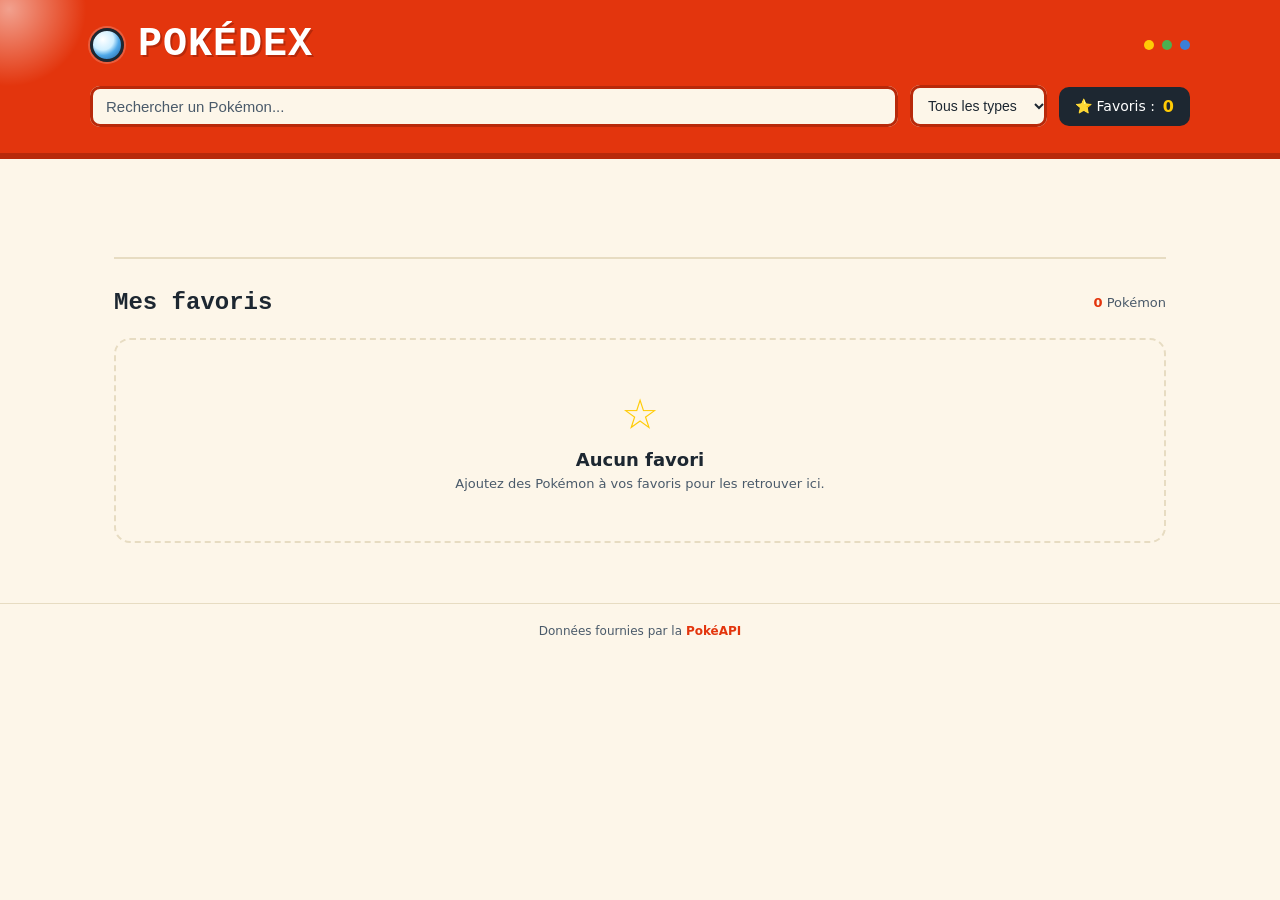
==== index.html @ f8043dd7 "Ajout de l'interface et des favoris" ====
<!DOCTYPE html>
<html lang="fr">

<head>
    <meta charset="UTF-8">
    <meta name="viewport" content="width=device-width, initial-scale=1.0">

    <title>Pokédex</title>

    <link rel="stylesheet" href="css/style.css">
</head>

<body>

    <!-- ================= HEADER ================= -->

    <header>

        <div class="header-top">

            <div class="lens"></div>

            <h1>POKÉDEX</h1>

            <div class="dots">
                <span></span>
                <span></span>
                <span></span>
            </div>

        </div>


        <div class="controls">

            <!-- Barre de recherche -->

            <input
                type="text"
                id="search"
                placeholder="Rechercher un Pokémon..."
                autocomplete="off"
            >


            <!-- Filtre par type -->

            <select id="type-filter">

                <option value="all">
                    Tous les types
                </option>

            </select>


            <!-- Compteur favoris -->

            <div class="fav-counter">

                ⭐ Favoris :
                <strong id="favorites-count">0</strong>

            </div>

        </div>

    </header>


    <!-- ================= CONTENU ================= -->

    <main>

        <!-- Message de chargement / erreur / recherche vide -->

        <div
            id="status-message"
            class="hidden"
        ></div>


        <!-- ================= POKÉMON ================= -->

        <section class="pokemon-section">

            <div
                id="pokemon-list"
                class="grid"
            ></div>

        </section>


        <!-- ================= FAVORIS ================= -->

        <section
            id="favorites"
            class="favorites-section"
        >

            <div class="section-title">

                <h2>Mes favoris</h2>

                <span>
                    <strong id="favorites-count-bottom">0</strong>
                    Pokémon
                </span>

            </div>


            <!-- Cartes des favoris -->

            <div
                id="favorites-list"
                class="grid"
            ></div>


            <!-- Aucun favori -->

            <div
                id="no-favorites"
                class="no-favorites hidden"
            >

                <div class="empty-icon">☆</div>

                <h3>Aucun favori</h3>

                <p>
                    Ajoutez des Pokémon à vos favoris
                    pour les retrouver ici.
                </p>

            </div>

        </section>

    </main>


    <!-- ================= MODALE ================= -->

    <div
        id="overlay"
        class="overlay hidden"
    >

        <div class="modal">

            <div class="modal-screen">

                <button
                    id="close-modal"
                    class="close-btn"
                    type="button"
                    aria-label="Fermer"
                >
                    ✕
                </button>


                <!-- Les détails seront ajoutés par app.js -->

                <div id="modal-content"></div>

            </div>

        </div>

    </div>


    <!-- ================= FOOTER ================= -->

    <footer>

        Données fournies par la
        <strong>PokéAPI</strong> 

    </footer>


    <!-- ================= JAVASCRIPT ================= -->

    <script src="js/Pokemon.js"></script>
    <script src="js/app.js"></script>
    <script src="js/favoris.js"></script>

</body>

</html>
---- css/style.css ----
/* =========================================================
   VARIABLES
========================================================= */

:root {

    --cream: #fdf6e9;

    --pokedex-red: #e3350d;
    --pokedex-red-dark: #b8290a;

    --navy: #1d2731;
    --slate: #4a5a6a;

    --gold: #ffcb05;

    --line: #e7dcc2;

    --card-bg: #ffffff;

    --shadow: rgba(29, 39, 49, 0.12);
}


/* =========================================================
   RESET
========================================================= */

* {
    box-sizing: border-box;
    margin: 0;
    padding: 0;
}


html {
    scroll-behavior: smooth;
}


body {

    min-height: 100vh;

    font-family:
        "Poppins",
        system-ui,
        -apple-system,
        BlinkMacSystemFont,
        "Segoe UI",
        sans-serif;

    background: var(--cream);

    color: var(--navy);
}


/* =========================================================
   HEADER
========================================================= */

header {

    position: relative;

    background: var(--pokedex-red);

    border-bottom: 6px solid var(--pokedex-red-dark);

    padding: 22px 24px 26px;

    overflow: hidden;
}


/* Décoration lumineuse */

header::before {

    content: "";

    position: absolute;

    top: -40px;
    left: -40px;

    width: 140px;
    height: 140px;

    border-radius: 50%;

    background:
        radial-gradient(
            circle at 35% 35%,
            #ffffff88 0%,
            transparent 60%
        );
}


/* =========================================================
   HEADER TOP
========================================================= */

.header-top {

    max-width: 1100px;

    margin: 0 auto 18px;

    display: flex;

    align-items: center;

    gap: 14px;
}


/* Lentille bleue */

.lens {

    width: 34px;
    height: 34px;

    flex-shrink: 0;

    border-radius: 50%;

    background:
        radial-gradient(
            circle at 35% 30%,
            #ffffff,
            #cfefff 40%,
            #4fa8e8 60%,
            #1d5a9a 100%
        );

    border: 3px solid var(--navy);

    box-shadow:
        0 0 0 2px #ffffff33;
}


/* Titre */

h1 {

    font-family:
        "Courier New",
        monospace;

    font-size:
        clamp(28px, 4vw, 40px);

    font-weight: 700;

    letter-spacing: 1px;

    color: #ffffff;

    text-shadow:
        2px 2px 0 var(--pokedex-red-dark);
}


/* Petits voyants */

.dots {

    display: flex;

    gap: 8px;

    margin-left: auto;
}


.dots span {

    display: block;

    width: 10px;
    height: 10px;

    border-radius: 50%;
}


.dots span:nth-child(1) {
    background: var(--gold);
}


.dots span:nth-child(2) {
    background: #4caf50;
}


.dots span:nth-child(3) {
    background: #3b7fd9;
}


/* =========================================================
   SEARCH / FILTERS
========================================================= */

.controls {

    max-width: 1100px;

    margin: 0 auto;

    display: flex;

    flex-wrap: wrap;

    align-items: center;

    gap: 12px;
}


/* Recherche */

#search {

    flex: 1 1 240px;

    padding: 12px 16px;

    border: none;

    border-radius: 10px;

    background: var(--cream);

    color: var(--navy);

    font-size: 15px;

    box-shadow:
        inset 0 0 0 3px
        var(--pokedex-red-dark);
}


#search::placeholder {
    color: var(--slate);
}


#search:focus {

    outline: 3px solid var(--gold);

    outline-offset: 1px;
}


/* Select */

#type-filter {

    padding: 12px 14px;

    border: none;

    border-radius: 10px;

    background: var(--cream);

    color: var(--navy);

    font-size: 14px;

    cursor: pointer;

    box-shadow:
        inset 0 0 0 3px
        var(--pokedex-red-dark);
}


/* Compteur */

.fav-counter {

    display: flex;

    align-items: center;

    gap: 8px;

    padding: 10px 16px;

    border-radius: 10px;

    background: var(--navy);

    color: #ffffff;

    font-size: 14px;

    white-space: nowrap;
}


.fav-counter strong {

    color: var(--gold);

    font-size: 16px;
}


/* =========================================================
   MAIN
========================================================= */

main {

    max-width: 1100px;

    margin: 0 auto;

    padding: 28px 24px 60px;
}


/* =========================================================
   STATUS MESSAGE
========================================================= */

#status-message {

    padding: 40px 0;

    text-align: center;

    color: var(--slate);

    font-size: 15px;
}


.hidden {
    display: none !important;
}


/* =========================================================
   POKÉMON GRID
========================================================= */

.grid {

    display: grid;

    grid-template-columns:
        repeat(
            auto-fill,
            minmax(150px, 1fr)
        );

    gap: 16px;
}


/* =========================================================
   POKÉMON CARD
========================================================= */

.card {

    position: relative;

    padding: 14px 10px 12px;

    background: var(--card-bg);

    border: 1px solid var(--line);

    border-radius: 14px;

    text-align: center;

    cursor: pointer;

    transition:
        transform 0.15s ease,
        box-shadow 0.15s ease;
}


.card:hover {

    transform: translateY(-4px);

    box-shadow:
        0 10px 20px -8px
        var(--shadow);
}


.card:focus-visible {

    outline: 3px solid var(--gold);

    outline-offset: 2px;
}


/* Numéro */

.card .num {

    position: absolute;

    top: 8px;
    left: 10px;

    font-family:
        "Courier New",
        monospace;

    font-size: 11px;

    color: var(--slate);
}


/* =========================================================
   BOUTON FAVORI
========================================================= */

.favorite-btn {

    position: absolute;

    top: 6px;
    right: 6px;

    width: 32px;
    height: 32px;

    display: flex;

    align-items: center;
    justify-content: center;

    border: none;

    background: transparent;

    color: #c9c2ae;

    font-size: 20px;

    line-height: 1;

    cursor: pointer;

    border-radius: 50%;

    transition:
        transform 0.15s ease,
        color 0.15s ease,
        background 0.15s ease;
}


.favorite-btn:hover {

    background: #f5eee0;

    transform: scale(1.1);
}


.favorite-btn.active {

    color: var(--gold);

    transform: scale(1.15);
}


/* =========================================================
   IMAGE
========================================================= */

.card img {

    width: 88px;
    height: 88px;

    margin-top: 8px;

    object-fit: contain;

    image-rendering: pixelated;
}


/* Nom */

.card .name {

    margin-top: 4px;

    font-size: 14px;

    font-weight: 600;

    text-transform: capitalize;
}


/* =========================================================
   TYPES
========================================================= */

.card .types {

    display: flex;

    justify-content: center;

    flex-wrap: wrap;

    gap: 5px;

    margin-top: 6px;
}


.badge {

    padding: 3px 8px;

    border-radius: 20px;

    color: #ffffff;

    font-size: 10px;

    font-weight: 600;

    text-transform: capitalize;
}


/* =========================================================
   COULEURS DES TYPES
========================================================= */

.t-normal {
    background: #a8a77a;
}

.t-fire {
    background: #ee8130;
}

.t-water {
    background: #6390f0;
}

.t-electric {
    background: #f7d02c;
    color: var(--navy);
}

.t-grass {
    background: #7ac74c;
}

.t-ice {
    background: #96d9d6;
    color: var(--navy);
}

.t-fighting {
    background: #c22e28;
}

.t-poison {
    background: #a33ea1;
}

.t-ground {
    background: #e2bf65;
    color: var(--navy);
}

.t-flying {
    background: #a98ff3;
}

.t-psychic {
    background: #f95587;
}

.t-bug {
    background: #a6b91a;
}

.t-rock {
    background: #b6a136;
}

.t-ghost {
    background: #735797;
}

.t-dragon {
    background: #6f35fc;
}

.t-dark {
    background: #705746;
}

.t-steel {
    background: #b7b7ce;
    color: var(--navy);
}

.t-fairy {
    background: #d685ad;
}


/* =========================================================
   FAVORIS
========================================================= */

.favorites-section {

    margin-top: 70px;

    padding-top: 30px;

    border-top: 2px solid var(--line);
}


/* Titre */

.section-title {

    display: flex;

    align-items: center;

    justify-content: space-between;

    gap: 15px;

    margin-bottom: 22px;
}


.section-title h2 {

    font-family:
        "Courier New",
        monospace;

    font-size: 24px;

    color: var(--navy);
}


.section-title span {

    color: var(--slate);

    font-size: 13px;
}


.section-title strong {

    color: var(--pokedex-red);
}


/* Message aucun favori */

.no-favorites {

    padding: 50px 20px;

    text-align: center;

    border: 2px dashed var(--line);

    border-radius: 16px;

    color: var(--slate);
}


.empty-icon {

    margin-bottom: 10px;

    font-size: 42px;

    color: var(--gold);
}


.no-favorites h3 {

    margin-bottom: 6px;

    color: var(--navy);

    font-size: 18px;
}


.no-favorites p {

    font-size: 13px;
}


/* =========================================================
   MODALE
========================================================= */

.overlay {

    position: fixed;

    inset: 0;

    z-index: 50;

    display: flex;

    align-items: center;

    justify-content: center;

    padding: 20px;

    background:
        rgba(29, 39, 49, 0.55);
}


.modal {

    width: 100%;

    max-width: 420px;

    padding: 14px;

    position: relative;

    background: var(--pokedex-red);

    border: 4px solid
        var(--pokedex-red-dark);

    border-radius: 20px;
}


.modal-screen {

    position: relative;

    padding: 20px;

    background: var(--cream);

    border-radius: 12px;
}


/* Bouton fermer */

.close-btn {

    position: absolute;

    top: -10px;
    right: -10px;

    width: 32px;
    height: 32px;

    border: 3px solid
        var(--pokedex-red-dark);

    border-radius: 50%;

    background: var(--navy);

    color: #ffffff;

    font-size: 16px;

    cursor: pointer;

    line-height: 1;
}


.close-btn:hover {

    transform: scale(1.05);
}


/* =========================================================
   MODALE : HEADER
========================================================= */

.modal-header {

    display: flex;

    align-items: center;

    gap: 14px;
}


.modal-header img {

    width: 110px;
    height: 110px;

    object-fit: contain;

    image-rendering: pixelated;
}


.modal-header .name {

    font-size: 22px;

    font-weight: 700;

    text-transform: capitalize;
}


.modal-header .num {

    font-family:
        "Courier New",
        monospace;

    color: var(--slate);

    font-size: 13px;
}


.modal-types {

    display: flex;

    flex-wrap: wrap;

    gap: 6px;

    margin-top: 6px;
}


/* =========================================================
   INFOS POKÉMON
========================================================= */

.info-row {

    display: flex;

    justify-content: space-between;

    margin: 14px 0 4px;

    font-size: 13px;

    color: var(--slate);
}


.info-row span:last-child {

    color: var(--navy);

    font-weight: 600;
}


/* =========================================================
   STATS
========================================================= */

.stats {

    margin-top: 14px;
}


.stat-line {

    display: grid;

    grid-template-columns:
        80px 1fr 34px;

    align-items: center;

    gap: 8px;

    margin-bottom: 6px;

    color: var(--slate);

    font-size: 12px;

    text-transform: capitalize;
}


.stat-bar-bg {

    height: 8px;

    overflow: hidden;

    background: var(--line);

    border-radius: 6px;
}


.stat-bar-fill {

    height: 100%;

    background: var(--pokedex-red);

    border-radius: 6px;
}


/* =========================================================
   LOADER
========================================================= */

.loader {

    width: 46px;
    height: 46px;

    margin: 0 auto 12px;

    position: relative;

    border: 3px solid var(--navy);

    border-radius: 50%;

    background:
        linear-gradient(
            var(--navy),
            var(--navy)
        ) center / 100% 4px no-repeat,

        linear-gradient(
            to bottom,
            var(--pokedex-red) 50%,
            #ffffff 50%
        );

    animation:
        spin 0.8s linear infinite;
}


.loader::after {

    content: "";

    position: absolute;

    top: 50%;
    left: 50%;

    width: 14px;
    height: 14px;

    background: #ffffff;

    border: 3px solid var(--navy);

    border-radius: 50%;

    transform:
        translate(-50%, -50%);
}


@keyframes spin {

    to {
        transform: rotate(360deg);
    }
}


/* =========================================================
   FOOTER
========================================================= */

footer {

    padding: 20px;

    text-align: center;

    color: var(--slate);

    font-size: 12px;

    border-top: 1px solid var(--line);
}


footer strong {

    color: var(--pokedex-red);
}


/* =========================================================
   RESPONSIVE
========================================================= */

@media (max-width: 600px) {

    header {
        padding: 18px 16px 22px;
    }


    main {
        padding:
            22px 16px 45px;
    }


    .header-top {
        gap: 10px;
    }


    .lens {
        width: 28px;
        height: 28px;
    }


    .controls {
        flex-direction: column;
        align-items: stretch;
    }


    #search,
    #type-filter,
    .fav-counter {
        width: 100%;
    }


    .grid {

        grid-template-columns:
            repeat(
                2,
                minmax(0, 1fr)
            );

        gap: 12px;
    }


    .section-title {
        align-items: flex-start;
        flex-direction: column;
    }


    .modal-header img {
        width: 90px;
        height: 90px;
    }
}


/* =========================================================
   ACCESSIBILITÉ
========================================================= */

@media (prefers-reduced-motion: reduce) {

    html {
        scroll-behavior: auto;
    }


    .loader {
        animation: none;
    }


    .card,
    .favorite-btn,
    .close-btn {
        transition: none;
    }
}
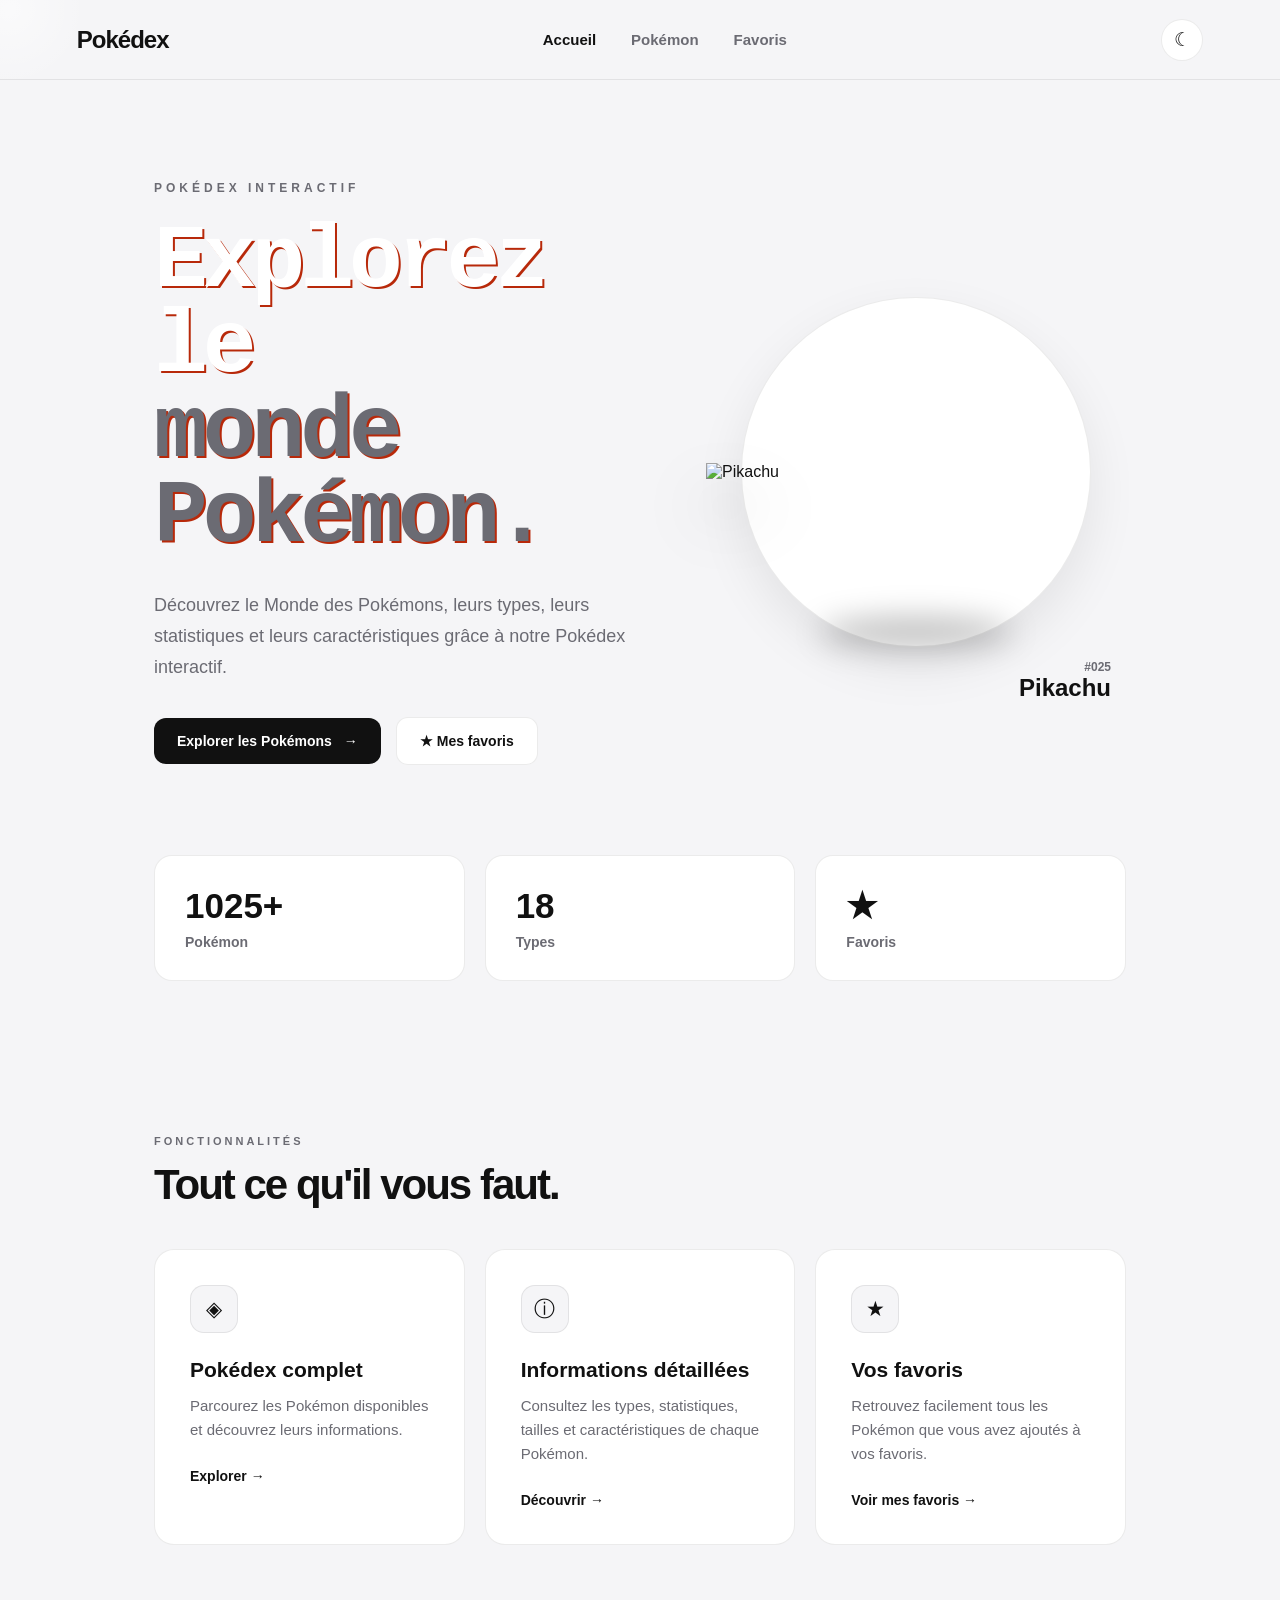
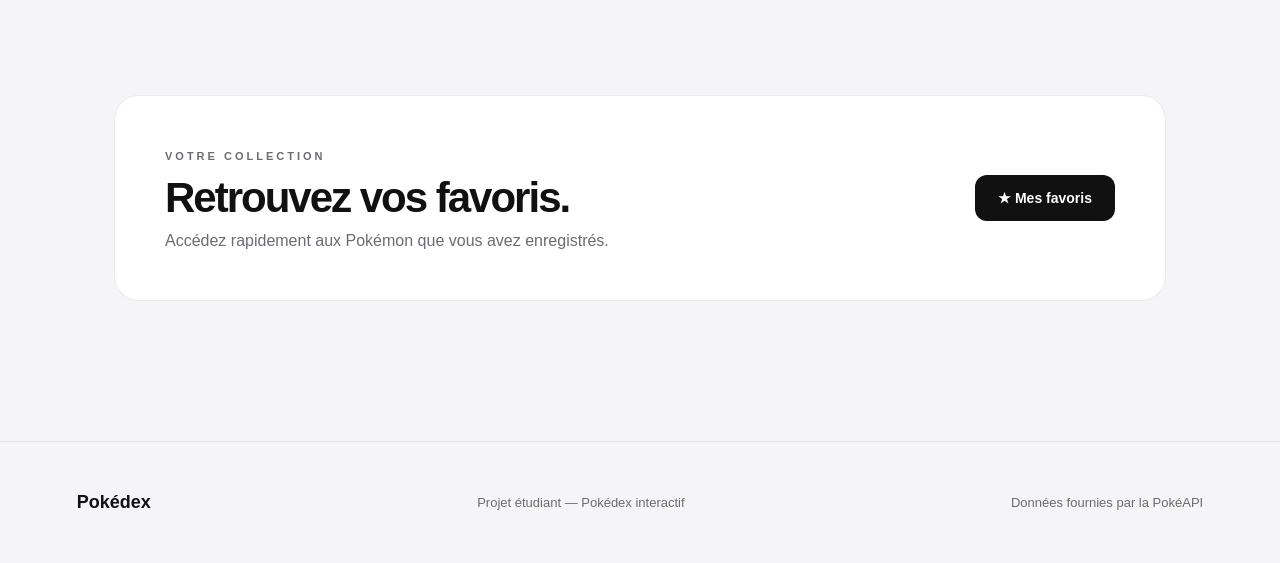
==== commit 209438b9: "feat: ajout de la page accueil+ theme" ====
--- a/index.html
+++ b/index.html
@@ -5,190 +5,326 @@
     <meta charset="UTF-8">
     <meta name="viewport" content="width=device-width, initial-scale=1.0">
 
-    <title>Pokédex</title>
+    <title>Pokédex - Accueil</title>
 
     <link rel="stylesheet" href="css/style.css">
+<link rel="stylesheet" href="accueil/accueil.css">
 </head>
 
 <body>
 
-    <!-- ================= HEADER ================= -->
-
-    <header>
-
-        <div class="header-top">
-
-            <div class="lens"></div>
-
-            <h1>POKÉDEX</h1>
-
-            <div class="dots">
-                <span></span>
-                <span></span>
-                <span></span>
-            </div>
-
+    <!-- =========================
+         NAVBAR
+    ========================== -->
+
+    <header class="navbar">
+
+        <a href="index.html" class="logo">
+            Pokédex
+        </a>
+
+        <nav class="nav-links">
+            <a href="index.html" class="active">Accueil</a>
+            <a href="pokemon.html">Pokémon</a>
+<a href="favoris/favoris.html">Favoris</a>
+        </nav>
+
+        <button
+            id="theme-toggle"
+            class="theme-button"
+            aria-label="Changer le thème"
+            title="Changer le thème"
+        >
+            ☾
+        </button>
+
+    </header>
+
+
+    <!-- =========================
+         HERO
+    ========================== -->
+
+    <main>
+
+        <section class="hero">
+
+            <div class="hero-content">
+
+                <span class="hero-tag">
+                    POKÉDEX INTERACTIF
+                </span>
+
+                <h1>
+                    Explorez le
+                    <span>monde Pokémon.</span>
+                </h1>
+
+                <p class="hero-description">
+                    Découvrez le Monde des Pokémons, leurs types,
+                    leurs statistiques et leurs caractéristiques
+                    grâce à notre Pokédex interactif.
+                </p>
+
+
+                <div class="hero-buttons">
+
+                    <!-- Aller vers le Pokédex -->
+
+                    <a
+                        href="pokemon.html"
+                        class="button primary"
+                    >
+                        Explorer les Pokémons
+                        <span>→</span>
+                    </a>
+
+
+                    <!-- Aller vers les favoris -->
+
+                    <a
+                        href="favoris.html"
+                        class="button secondary"
+                    >
+                        ★ Mes favoris
+                    </a>
+
+                </div>
+
+            </div>
+
+
+            <!-- =========================
+                 POKEMONS MIS EN AVANT
+            ========================== -->
+
+            <div class="hero-pokemon">
+
+                <div class="pokemon-circle"></div>
+
+                <div class="pokemon-shadow"></div>
+
+                <img
+                    src="https://raw.githubusercontent.com/PokeAPI/sprites/master/sprites/pokemon/other/home/25.png"
+                    alt="Pikachu"
+                >
+
+                <div class="pokemon-name">
+
+                    <span>#025</span>
+
+                    <strong>Pikachu</strong>
+
+                </div>
+
+            </div>
+
+        </section>
+
+
+        <!-- =========================
+             STATISTIQUES
+        ========================== -->
+
+        <section class="stats">
+
+            <div class="stat-card">
+
+                <span class="stat-number">
+                    1025+
+                </span>
+
+                <span class="stat-label">
+                    Pokémon
+                </span>
+
+            </div>
+
+
+            <div class="stat-card">
+
+                <span class="stat-number">
+                    18
+                </span>
+
+                <span class="stat-label">
+                    Types
+                </span>
+
+            </div>
+
+
+            <div class="stat-card">
+
+                <span class="stat-number">
+                    ★
+                </span>
+
+                <span class="stat-label">
+                    Favoris
+                </span>
+
+            </div>
+
+        </section>
+
+
+        <!-- =========================
+             FONCTIONNALITÉS
+        ========================== -->
+
+        <section class="features">
+
+            <div class="section-header">
+
+                <span>
+                    FONCTIONNALITÉS
+                </span>
+
+                <h2>
+                    Tout ce qu'il vous faut.
+                </h2>
+
+            </div>
+
+
+            <div class="feature-grid">
+
+                <!-- Pokédex -->
+
+                <article class="feature-card">
+
+                    <div class="feature-icon">
+                        ◈
+                    </div>
+
+                    <h3>
+                        Pokédex complet
+                    </h3>
+
+                    <p>
+                        Parcourez les Pokémon disponibles
+                        et découvrez leurs informations.
+                    </p>
+
+                    <a href="pokemon.html">
+                        Explorer →
+                    </a>
+
+                </article>
+
+
+                <!-- Informations -->
+
+                <article class="feature-card">
+
+                    <div class="feature-icon">
+                        ⓘ
+                    </div>
+
+                    <h3>
+                        Informations détaillées
+                    </h3>
+
+                    <p>
+                        Consultez les types, statistiques,
+                        tailles et caractéristiques de chaque Pokémon.
+                    </p>
+
+                    <a href="pokemon.html">
+                        Découvrir →
+                    </a>
+
+                </article>
+
+
+                <!-- Favoris -->
+
+                <article class="feature-card">
+
+                    <div class="feature-icon">
+                        ★
+                    </div>
+
+                    <h3>
+                        Vos favoris
+                    </h3>
+
+                    <p>
+                        Retrouvez facilement tous les Pokémon
+                        que vous avez ajoutés à vos favoris.
+                    </p>
+
+                    <a href="favoris.html">
+                        Voir mes favoris →
+                    </a>
+
+                </article>
+
+            </div>
+
+        </section>
+
+
+        <!-- =========================
+                FAVORIS
+        ========================== -->
+
+        <section class="cta">
+
+            <div>
+
+                <span>
+                    VOTRE COLLECTION
+                </span>
+
+                <h2>
+                    Retrouvez vos favoris.
+                </h2>
+
+                <p>
+                    Accédez rapidement aux Pokémon
+                    que vous avez enregistrés.
+                </p>
+
+            </div>
+
+
+            <a
+                href="favoris.html"
+                class="button primary"
+            >
+                ★ Mes favoris
+            </a>
+
+        </section>
+
+    </main>
+
+
+    <!-- =========================
+         FOOTER
+    ========================== -->
+
+    <footer>
+
+        <div class="footer-logo">
+            Pokédex
         </div>
 
-
-        <div class="controls">
-
-            <!-- Barre de recherche -->
-
-            <input
-                type="text"
-                id="search"
-                placeholder="Rechercher un Pokémon..."
-                autocomplete="off"
-            >
-
-
-            <!-- Filtre par type -->
-
-            <select id="type-filter">
-
-                <option value="all">
-                    Tous les types
-                </option>
-
-            </select>
-
-
-            <!-- Compteur favoris -->
-
-            <div class="fav-counter">
-
-                ⭐ Favoris :
-                <strong id="favorites-count">0</strong>
-
-            </div>
-
-        </div>
-
-    </header>
-
-
-    <!-- ================= CONTENU ================= -->
-
-    <main>
-
-        <!-- Message de chargement / erreur / recherche vide -->
-
-        <div
-            id="status-message"
-            class="hidden"
-        ></div>
-
-
-        <!-- ================= POKÉMON ================= -->
-
-        <section class="pokemon-section">
-
-            <div
-                id="pokemon-list"
-                class="grid"
-            ></div>
-
-        </section>
-
-
-        <!-- ================= FAVORIS ================= -->
-
-        <section
-            id="favorites"
-            class="favorites-section"
-        >
-
-            <div class="section-title">
-
-                <h2>Mes favoris</h2>
-
-                <span>
-                    <strong id="favorites-count-bottom">0</strong>
-                    Pokémon
-                </span>
-
-            </div>
-
-
-            <!-- Cartes des favoris -->
-
-            <div
-                id="favorites-list"
-                class="grid"
-            ></div>
-
-
-            <!-- Aucun favori -->
-
-            <div
-                id="no-favorites"
-                class="no-favorites hidden"
-            >
-
-                <div class="empty-icon">☆</div>
-
-                <h3>Aucun favori</h3>
-
-                <p>
-                    Ajoutez des Pokémon à vos favoris
-                    pour les retrouver ici.
-                </p>
-
-            </div>
-
-        </section>
-
-    </main>
-
-
-    <!-- ================= MODALE ================= -->
-
-    <div
-        id="overlay"
-        class="overlay hidden"
-    >
-
-        <div class="modal">
-
-            <div class="modal-screen">
-
-                <button
-                    id="close-modal"
-                    class="close-btn"
-                    type="button"
-                    aria-label="Fermer"
-                >
-                    ✕
-                </button>
-
-
-                <!-- Les détails seront ajoutés par app.js -->
-
-                <div id="modal-content"></div>
-
-            </div>
-
-        </div>
-
-    </div>
-
-
-    <!-- ================= FOOTER ================= -->
-
-    <footer>
-
-        Données fournies par la
-        <strong>PokéAPI</strong> 
+        <p>
+            Projet étudiant — Pokédex interactif
+        </p>
+
+        <p>
+            Données fournies par la PokéAPI
+        </p>
 
     </footer>
 
 
-    <!-- ================= JAVASCRIPT ================= -->
-
-    <script src="js/Pokemon.js"></script>
-    <script src="js/app.js"></script>
-    <script src="js/favoris.js"></script>
+    <script src="js/theme.js"></script>
+<script src="accueil/accueil.js"></script>
 
 </body>
 
--- a/accueil/accueil.css
+++ b/accueil/accueil.css
@@ -0,0 +1,976 @@
+/* =====================================
+   VARIABLES
+===================================== */
+
+:root {
+
+    --background: #f5f5f7;
+
+    --surface: #ffffff;
+
+    --surface-hover: #eeeeF2;
+
+    --text: #111111;
+
+    --text-secondary: #6b6b73;
+
+    --border: rgba(0, 0, 0, 0.08);
+
+    --primary: #111111;
+
+    --primary-text: #ffffff;
+
+    --shadow: 0 20px 50px rgba(0, 0, 0, 0.08);
+
+    --transition: 0.25s ease;
+}
+
+
+/* =====================================
+   DARK MODE
+===================================== */
+
+body.dark {
+
+    --background: #08080b;
+
+    --surface: #111116;
+
+    --surface-hover: #19191f;
+
+    --text: #ffffff;
+
+    --text-secondary: #9999a3;
+
+    --border: rgba(255, 255, 255, 0.09);
+
+    --primary: #ffffff;
+
+    --primary-text: #08080b;
+
+    --shadow: 0 20px 60px rgba(0, 0, 0, 0.35);
+}
+
+
+/* =====================================
+   RESET
+===================================== */
+
+* {
+    margin: 0;
+    padding: 0;
+    box-sizing: border-box;
+}
+
+
+html {
+    scroll-behavior: smooth;
+}
+
+
+body {
+
+    min-height: 100vh;
+
+    background: var(--background);
+
+    color: var(--text);
+
+    font-family:
+        Arial,
+        Helvetica,
+        sans-serif;
+
+    transition:
+        background 0.25s ease,
+        color 0.25s ease;
+}
+
+
+/* =====================================
+   NAVBAR
+===================================== */
+
+.navbar {
+
+    height: 80px;
+
+    width: 100%;
+
+    padding: 0 6%;
+
+    display: flex;
+
+    align-items: center;
+
+    justify-content: space-between;
+
+    position: sticky;
+
+    top: 0;
+
+    z-index: 100;
+
+    background: var(--background);
+
+    border-bottom: 1px solid var(--border);
+
+    transition:
+        background 0.25s ease,
+        border-color 0.25s ease;
+}
+
+
+/* LOGO */
+
+.logo {
+
+    color: var(--text);
+
+    text-decoration: none;
+
+    font-size: 24px;
+
+    font-weight: 800;
+
+    letter-spacing: -1px;
+}
+
+
+/* NAVIGATION */
+
+.nav-links {
+
+    display: flex;
+
+    align-items: center;
+
+    gap: 35px;
+}
+
+
+.nav-links a {
+
+    color: var(--text-secondary);
+
+    text-decoration: none;
+
+    font-size: 15px;
+
+    font-weight: 600;
+
+    transition: color 0.2s ease;
+}
+
+
+.nav-links a:hover {
+
+    color: var(--text);
+}
+
+
+.nav-links a.active {
+
+    color: var(--text);
+}
+
+
+/* =====================================
+   DARK MODE BUTTON
+===================================== */
+
+.theme-button {
+
+    width: 42px;
+
+    height: 42px;
+
+    display: flex;
+
+    align-items: center;
+
+    justify-content: center;
+
+    border-radius: 50%;
+
+    border: 1px solid var(--border);
+
+    background: var(--surface);
+
+    color: var(--text);
+
+    cursor: pointer;
+
+    font-size: 19px;
+
+    transition:
+        transform 0.2s ease,
+        background 0.2s ease;
+}
+
+
+.theme-button:hover {
+
+    transform: rotate(15deg) scale(1.05);
+
+    background: var(--surface-hover);
+}
+
+
+/* =====================================
+   HERO
+===================================== */
+
+.hero {
+
+    max-width: 1250px;
+
+    min-height: 650px;
+
+    margin: auto;
+
+    padding: 70px 40px;
+
+    display: flex;
+
+    align-items: center;
+
+    justify-content: space-between;
+
+    gap: 50px;
+}
+
+
+/* HERO TEXT */
+
+.hero-content {
+
+    max-width: 650px;
+}
+
+
+.hero-tag {
+
+    display: inline-block;
+
+    margin-bottom: 25px;
+
+    color: var(--text-secondary);
+
+    font-size: 12px;
+
+    font-weight: 800;
+
+    letter-spacing: 4px;
+}
+
+
+.hero h1 {
+
+    margin-bottom: 30px;
+
+    font-size: clamp(52px, 7vw, 92px);
+
+    line-height: 0.95;
+
+    letter-spacing: -5px;
+
+    font-weight: 900;
+}
+
+
+.hero h1 span {
+
+    display: block;
+
+    color: var(--text-secondary);
+}
+
+
+.hero-description {
+
+    max-width: 520px;
+
+    margin-bottom: 35px;
+
+    color: var(--text-secondary);
+
+    font-size: 18px;
+
+    line-height: 1.7;
+}
+
+
+/* =====================================
+   HERO BUTTONS
+===================================== */
+
+.hero-buttons {
+
+    display: flex;
+
+    align-items: center;
+
+    gap: 15px;
+
+    flex-wrap: wrap;
+}
+
+
+.button {
+
+    display: inline-flex;
+
+    align-items: center;
+
+    gap: 12px;
+
+    padding: 15px 23px;
+
+    border-radius: 12px;
+
+    text-decoration: none;
+
+    font-size: 14px;
+
+    font-weight: 700;
+
+    transition:
+        transform 0.25s ease,
+        background 0.25s ease;
+}
+
+
+.button:hover {
+
+    transform: translateY(-3px);
+}
+
+
+.button.primary {
+
+    background: var(--primary);
+
+    color: var(--primary-text);
+}
+
+
+.button.secondary {
+
+    background: var(--surface);
+
+    color: var(--text);
+
+    border: 1px solid var(--border);
+}
+
+
+/* =====================================
+   POKEMON
+===================================== */
+
+.hero-pokemon {
+
+    width: 470px;
+
+    height: 470px;
+
+    position: relative;
+
+    display: flex;
+
+    align-items: center;
+
+    justify-content: center;
+}
+
+
+.pokemon-circle {
+
+    position: absolute;
+
+    width: 350px;
+
+    height: 350px;
+
+    border-radius: 50%;
+
+    background: var(--surface);
+
+    border: 1px solid var(--border);
+
+    box-shadow: var(--shadow);
+}
+
+
+.hero-pokemon img {
+
+    position: relative;
+
+    z-index: 2;
+
+    width: 420px;
+
+    filter:
+        drop-shadow(
+            0 35px 30px
+            rgba(0, 0, 0, 0.3)
+        );
+
+    animation:
+        floating 4s ease-in-out infinite;
+}
+
+
+.pokemon-shadow {
+
+    position: absolute;
+
+    bottom: 60px;
+
+    width: 190px;
+
+    height: 30px;
+
+    border-radius: 50%;
+
+    background: rgba(0, 0, 0, 0.25);
+
+    filter: blur(15px);
+}
+
+
+.pokemon-name {
+
+    position: absolute;
+
+    right: 15px;
+
+    bottom: 5px;
+
+    z-index: 3;
+
+    display: flex;
+
+    flex-direction: column;
+
+    text-align: right;
+}
+
+
+.pokemon-name span {
+
+    color: var(--text-secondary);
+
+    font-size: 12px;
+
+    font-weight: 700;
+}
+
+
+.pokemon-name strong {
+
+    font-size: 24px;
+
+    font-weight: 800;
+}
+
+
+@keyframes floating {
+
+    0%,
+    100% {
+
+        transform: translateY(0);
+    }
+
+    50% {
+
+        transform: translateY(-18px);
+    }
+}
+
+
+/* =====================================
+   STATS
+===================================== */
+
+.stats {
+
+    max-width: 1150px;
+
+    margin: 0 auto;
+
+    padding: 20px 40px 80px;
+
+    display: grid;
+
+    grid-template-columns:
+        repeat(3, 1fr);
+
+    gap: 20px;
+}
+
+
+.stat-card {
+
+    padding: 30px;
+
+    border-radius: 18px;
+
+    background: var(--surface);
+
+    border: 1px solid var(--border);
+
+    display: flex;
+
+    flex-direction: column;
+
+    gap: 8px;
+
+    transition:
+        transform 0.25s ease,
+        background 0.25s ease;
+}
+
+
+.stat-card:hover {
+
+    transform: translateY(-5px);
+
+    background: var(--surface-hover);
+}
+
+
+.stat-number {
+
+    font-size: 35px;
+
+    font-weight: 900;
+}
+
+
+.stat-label {
+
+    color: var(--text-secondary);
+
+    font-size: 14px;
+
+    font-weight: 600;
+}
+
+
+/* =====================================
+   FEATURES
+===================================== */
+
+.features {
+
+    max-width: 1150px;
+
+    margin: auto;
+
+    padding: 70px 40px;
+}
+
+
+.section-header {
+
+    margin-bottom: 40px;
+}
+
+
+.section-header span {
+
+    color: var(--text-secondary);
+
+    font-size: 11px;
+
+    font-weight: 800;
+
+    letter-spacing: 3px;
+}
+
+
+.section-header h2 {
+
+    margin-top: 12px;
+
+    font-size: 42px;
+
+    letter-spacing: -2px;
+}
+
+
+.feature-grid {
+
+    display: grid;
+
+    grid-template-columns:
+        repeat(3, 1fr);
+
+    gap: 20px;
+}
+
+
+.feature-card {
+
+    min-height: 270px;
+
+    padding: 35px;
+
+    border-radius: 20px;
+
+    background: var(--surface);
+
+    border: 1px solid var(--border);
+
+    transition:
+        transform 0.25s ease,
+        background 0.25s ease,
+        box-shadow 0.25s ease;
+}
+
+
+.feature-card:hover {
+
+    transform: translateY(-7px);
+
+    background: var(--surface-hover);
+
+    box-shadow: var(--shadow);
+}
+
+
+.feature-icon {
+
+    width: 48px;
+
+    height: 48px;
+
+    margin-bottom: 25px;
+
+    display: flex;
+
+    align-items: center;
+
+    justify-content: center;
+
+    border-radius: 14px;
+
+    background: var(--background);
+
+    border: 1px solid var(--border);
+
+    font-size: 21px;
+}
+
+
+.feature-card h3 {
+
+    margin-bottom: 12px;
+
+    font-size: 21px;
+}
+
+
+.feature-card p {
+
+    margin-bottom: 25px;
+
+    color: var(--text-secondary);
+
+    font-size: 15px;
+
+    line-height: 1.6;
+}
+
+
+.feature-card a {
+
+    color: var(--text);
+
+    text-decoration: none;
+
+    font-size: 14px;
+
+    font-weight: 700;
+}
+
+
+/* =====================================
+   CTA
+===================================== */
+
+.cta {
+
+    max-width: 1150px;
+
+    margin: 80px auto;
+
+    padding: 50px;
+
+    border-radius: 25px;
+
+    background: var(--surface);
+
+    border: 1px solid var(--border);
+
+    display: flex;
+
+    align-items: center;
+
+    justify-content: space-between;
+
+    gap: 30px;
+}
+
+
+.cta span {
+
+    color: var(--text-secondary);
+
+    font-size: 11px;
+
+    font-weight: 800;
+
+    letter-spacing: 3px;
+}
+
+
+.cta h2 {
+
+    margin: 10px 0;
+
+    font-size: 42px;
+
+    letter-spacing: -2px;
+}
+
+
+.cta p {
+
+    color: var(--text-secondary);
+}
+
+
+/* =====================================
+   FOOTER
+===================================== */
+
+footer {
+
+    padding: 50px 6%;
+
+    display: flex;
+
+    align-items: center;
+
+    justify-content: space-between;
+
+    gap: 20px;
+
+    border-top: 1px solid var(--border);
+
+    color: var(--text-secondary);
+
+    font-size: 13px;
+}
+
+
+.footer-logo {
+
+    color: var(--text);
+
+    font-size: 18px;
+
+    font-weight: 800;
+}
+
+
+/* =====================================
+   RESPONSIVE
+===================================== */
+
+@media (max-width: 900px) {
+
+    .hero {
+
+        flex-direction: column;
+
+        text-align: center;
+
+        padding-top: 90px;
+    }
+
+
+    .hero-description {
+
+        margin-left: auto;
+
+        margin-right: auto;
+    }
+
+
+    .hero-buttons {
+
+        justify-content: center;
+    }
+
+
+    .hero-pokemon {
+
+        width: 380px;
+
+        height: 380px;
+    }
+
+
+    .hero-pokemon img {
+
+        width: 340px;
+    }
+
+
+    .pokemon-circle {
+
+        width: 280px;
+
+        height: 280px;
+    }
+
+
+    .feature-grid {
+
+        grid-template-columns: 1fr;
+    }
+
+
+    .cta {
+
+        margin-left: 40px;
+
+        margin-right: 40px;
+    }
+}
+
+
+@media (max-width: 600px) {
+
+    .navbar {
+
+        padding: 0 20px;
+    }
+
+
+    .nav-links {
+
+        gap: 15px;
+    }
+
+
+    .nav-links a {
+
+        font-size: 12px;
+    }
+
+
+    .theme-button {
+
+        width: 36px;
+
+        height: 36px;
+    }
+
+
+    .hero {
+
+        padding:
+            60px 20px
+            30px;
+    }
+
+
+    .hero h1 {
+
+        font-size: 52px;
+
+        letter-spacing: -3px;
+    }
+
+
+    .hero-description {
+
+        font-size: 16px;
+    }
+
+
+    .hero-pokemon {
+
+        width: 300px;
+
+        height: 300px;
+    }
+
+
+    .hero-pokemon img {
+
+        width: 270px;
+    }
+
+
+    .pokemon-circle {
+
+        width: 220px;
+
+        height: 220px;
+    }
+
+
+    .stats {
+
+        grid-template-columns: 1fr;
+
+        padding: 20px;
+    }
+
+
+    .features {
+
+        padding:
+            60px 20px;
+    }
+
+
+    .section-header h2 {
+
+        font-size: 34px;
+    }
+
+
+    .cta {
+
+        margin:
+            50px 20px;
+
+        padding: 30px;
+
+        flex-direction: column;
+
+        align-items: flex-start;
+    }
+
+
+    .cta h2 {
+
+        font-size: 34px;
+    }
+
+
+    footer {
+
+        flex-direction: column;
+
+        align-items: flex-start;
+    }
+}
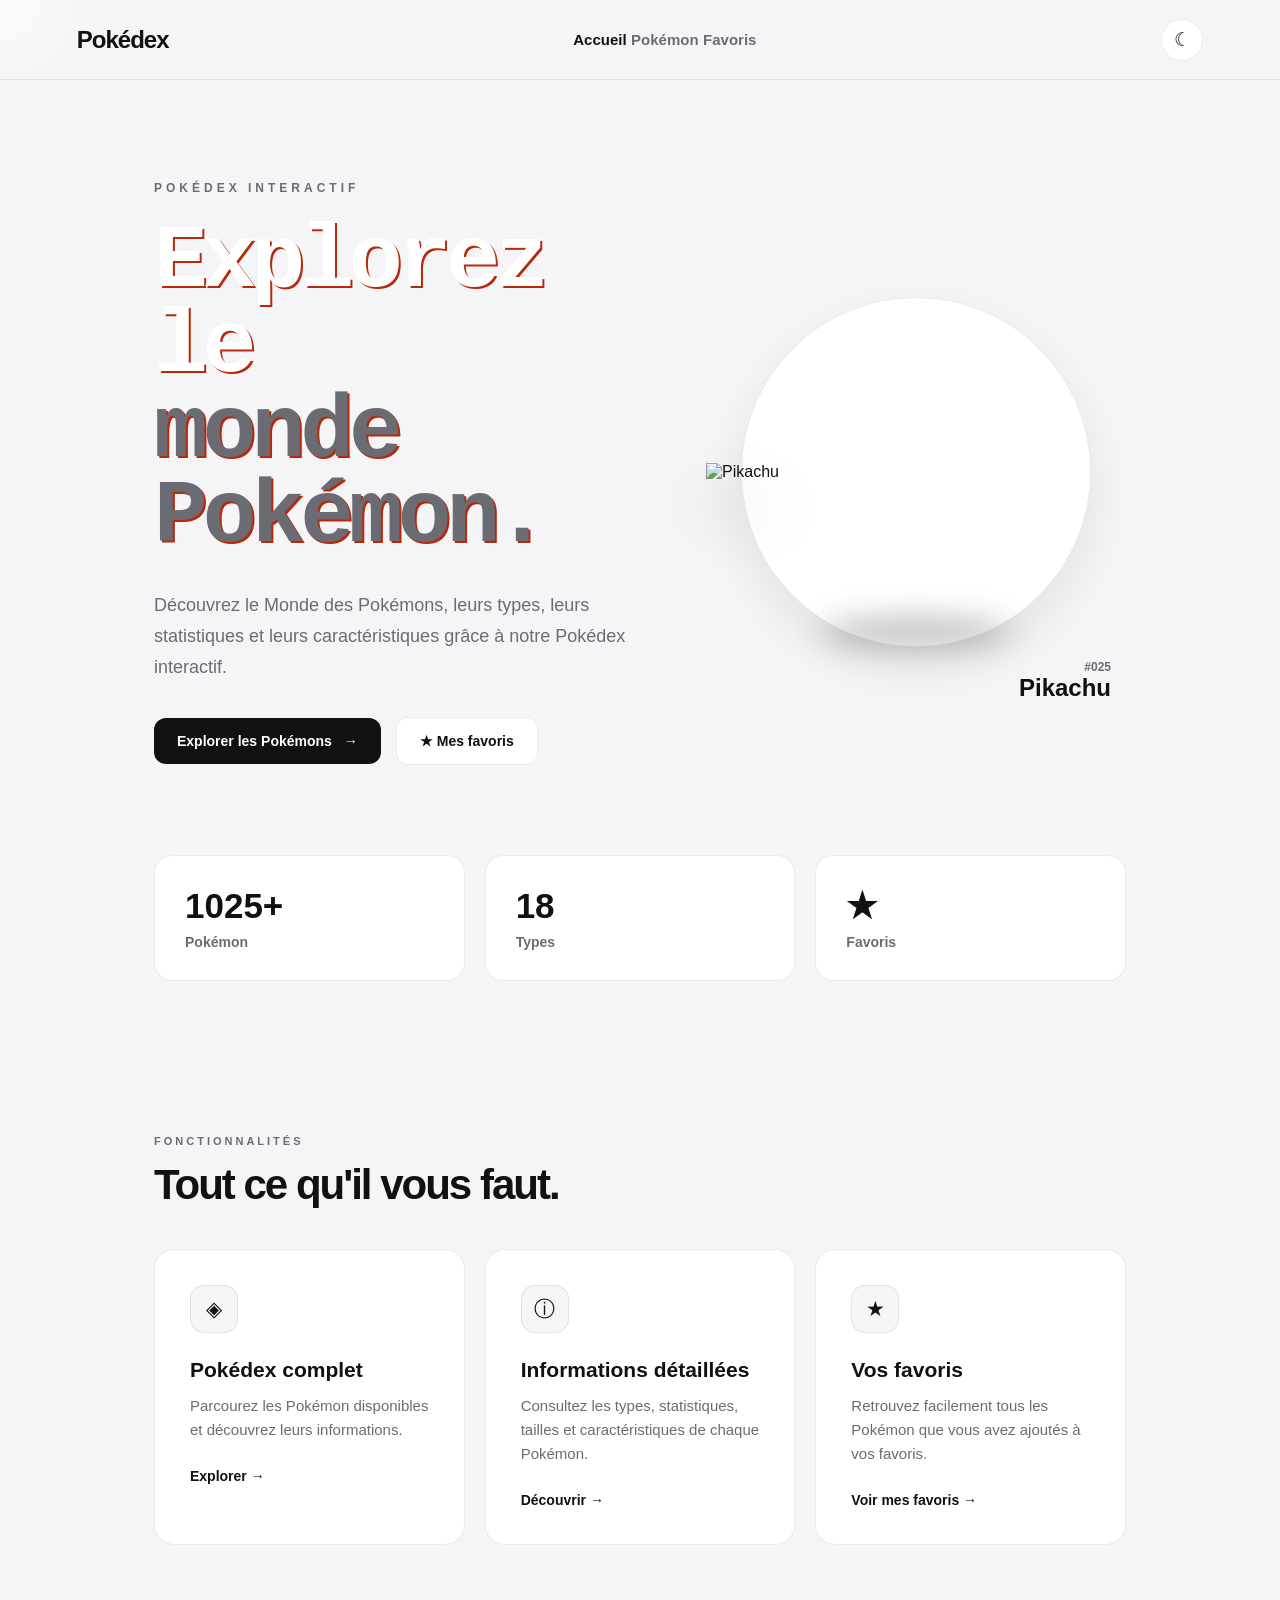
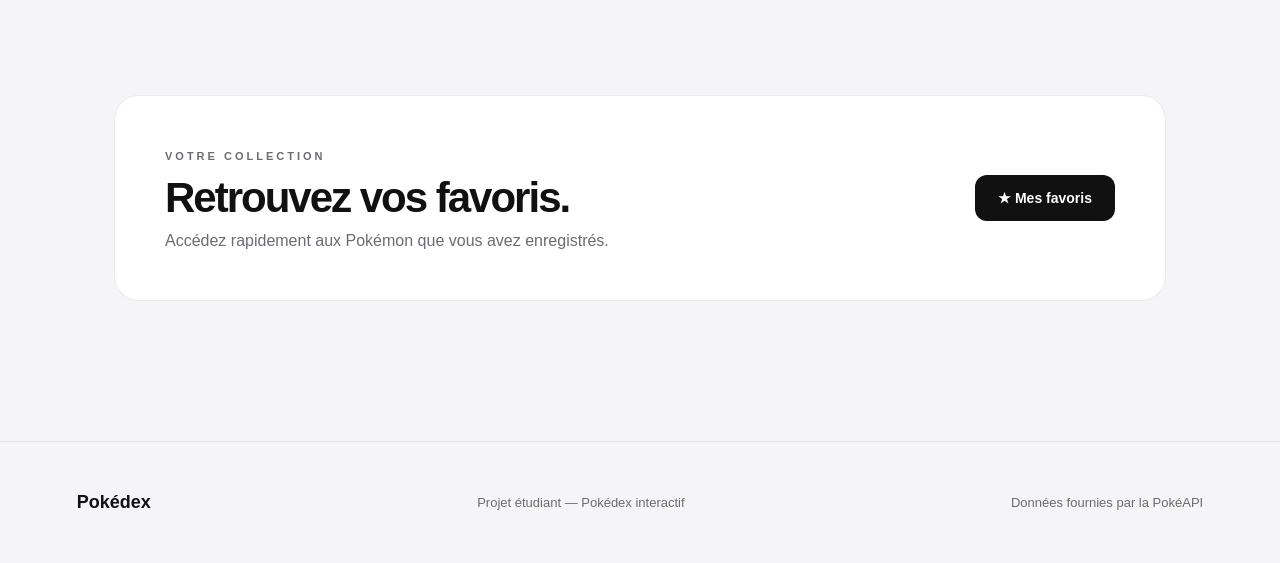
==== commit f90db1b2: "feat: finalisation de la navigation accueil" ====
--- a/index.html
+++ b/index.html
@@ -24,9 +24,11 @@
         </a>
 
         <nav class="nav-links">
-            <a href="index.html" class="active">Accueil</a>
-            <a href="pokemon.html">Pokémon</a>
-<a href="favoris/favoris.html">Favoris</a>
+            <nav>
+    <a href="index.html" class="active">Accueil</a>
+    <a href="pokemon.html">Pokémon</a>
+    <a href="favoris/favoris.html">Favoris</a>
+</nav>
         </nav>
 
         <button
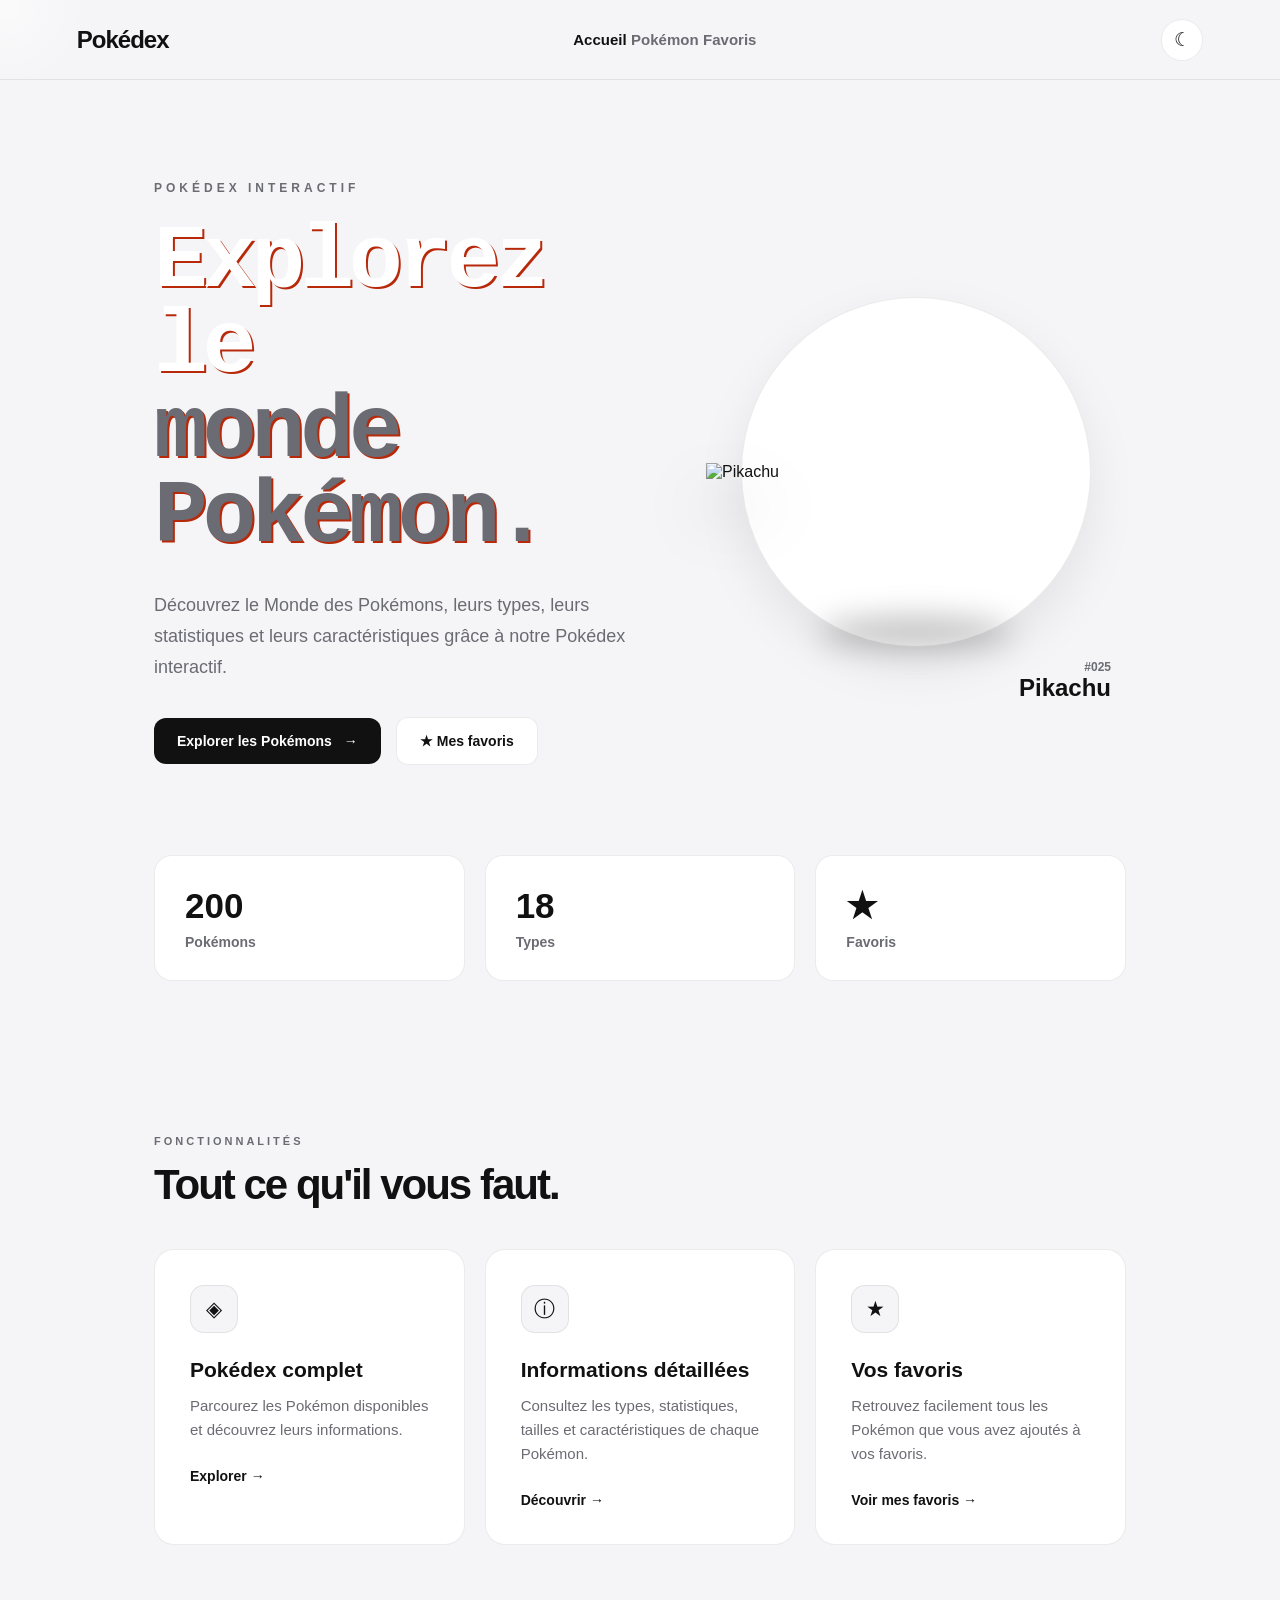
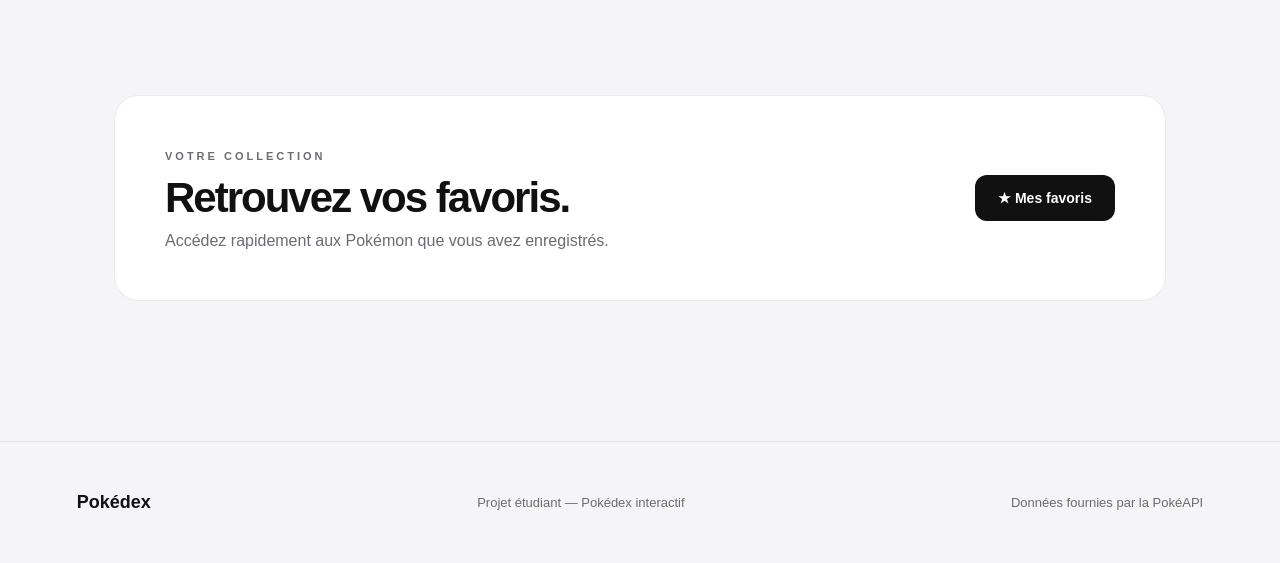
==== commit a6b7932a: "fix: correction favoris et navigation" ====
--- a/index.html
+++ b/index.html
@@ -133,11 +133,11 @@
             <div class="stat-card">
 
                 <span class="stat-number">
-                    1025+
+                    200
                 </span>
 
                 <span class="stat-label">
-                    Pokémon
+                    Pokémons
                 </span>
 
             </div>
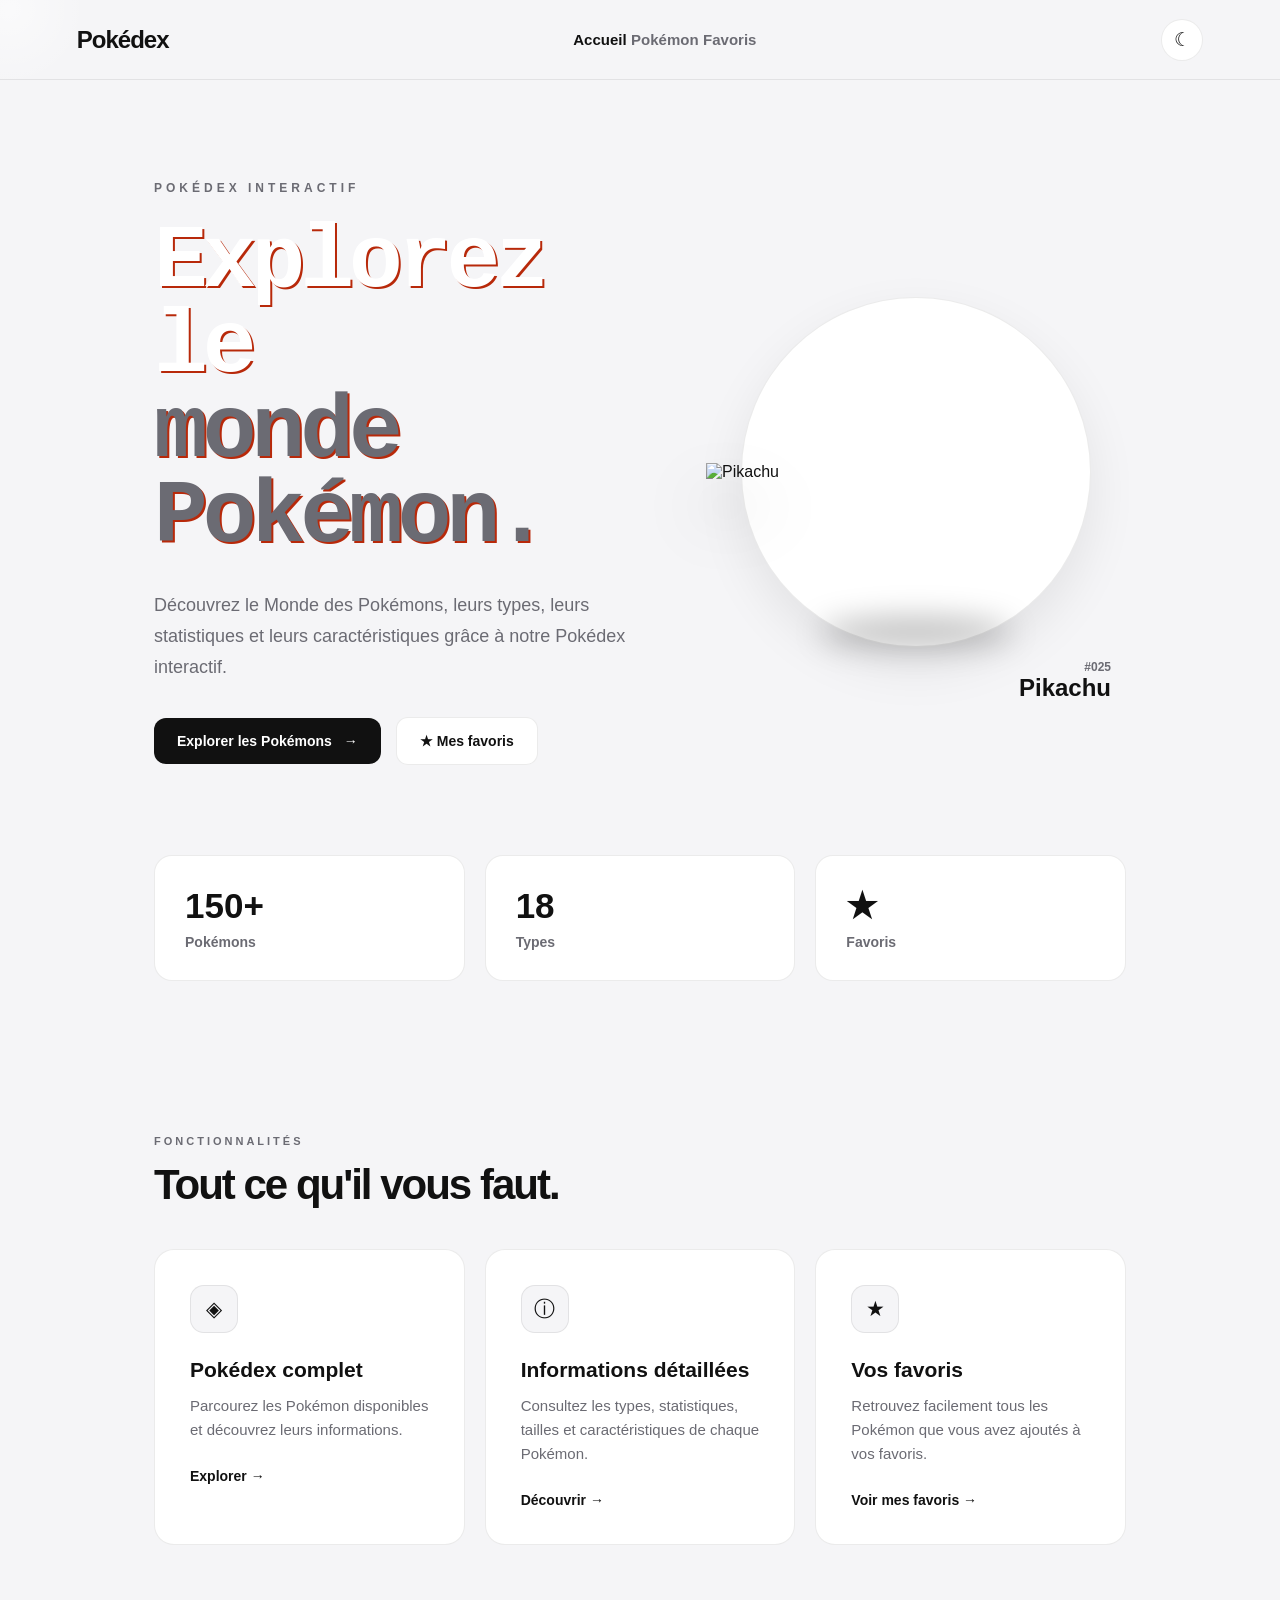
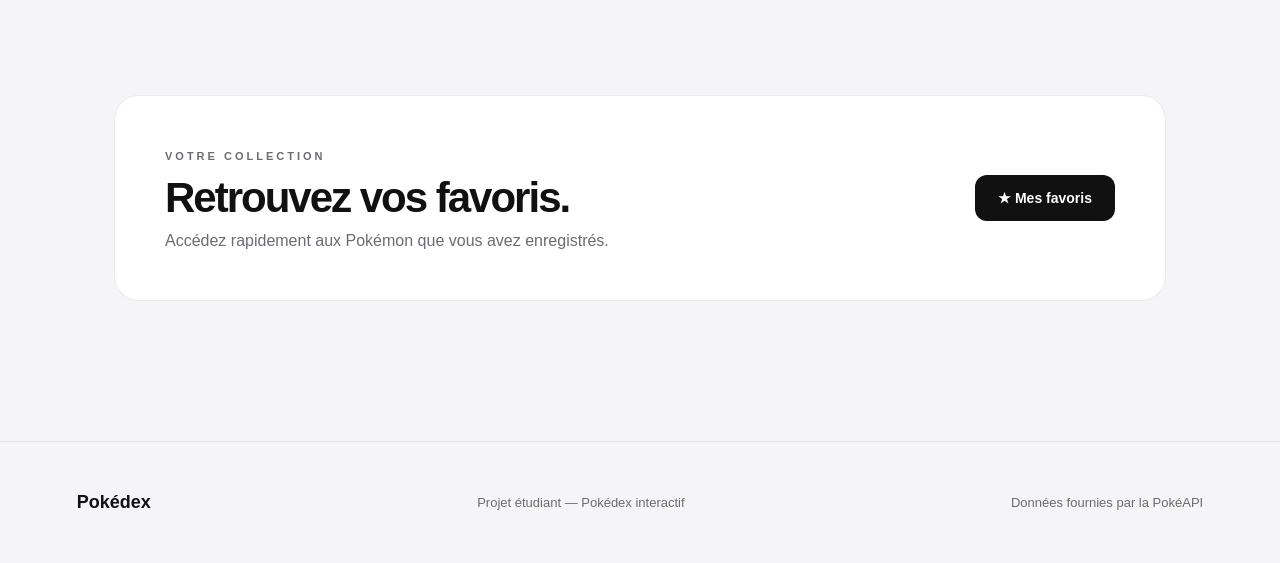
==== commit 5f80b8b7: "feat: mise à jour de l'accueil et del'interface" ====
--- a/index.html
+++ b/index.html
@@ -133,7 +133,7 @@
             <div class="stat-card">
 
                 <span class="stat-number">
-                    200
+                    150+
                 </span>
 
                 <span class="stat-label">
--- a/css/style.css
+++ b/css/style.css
@@ -6,7 +6,7 @@
 
     --cream: #fdf6e9;
 
-    --pokedex-red: #e3350d;
+    --pokedex-red: #b3371b;
     --pokedex-red-dark: #b8290a;
 
     --navy: #1d2731;
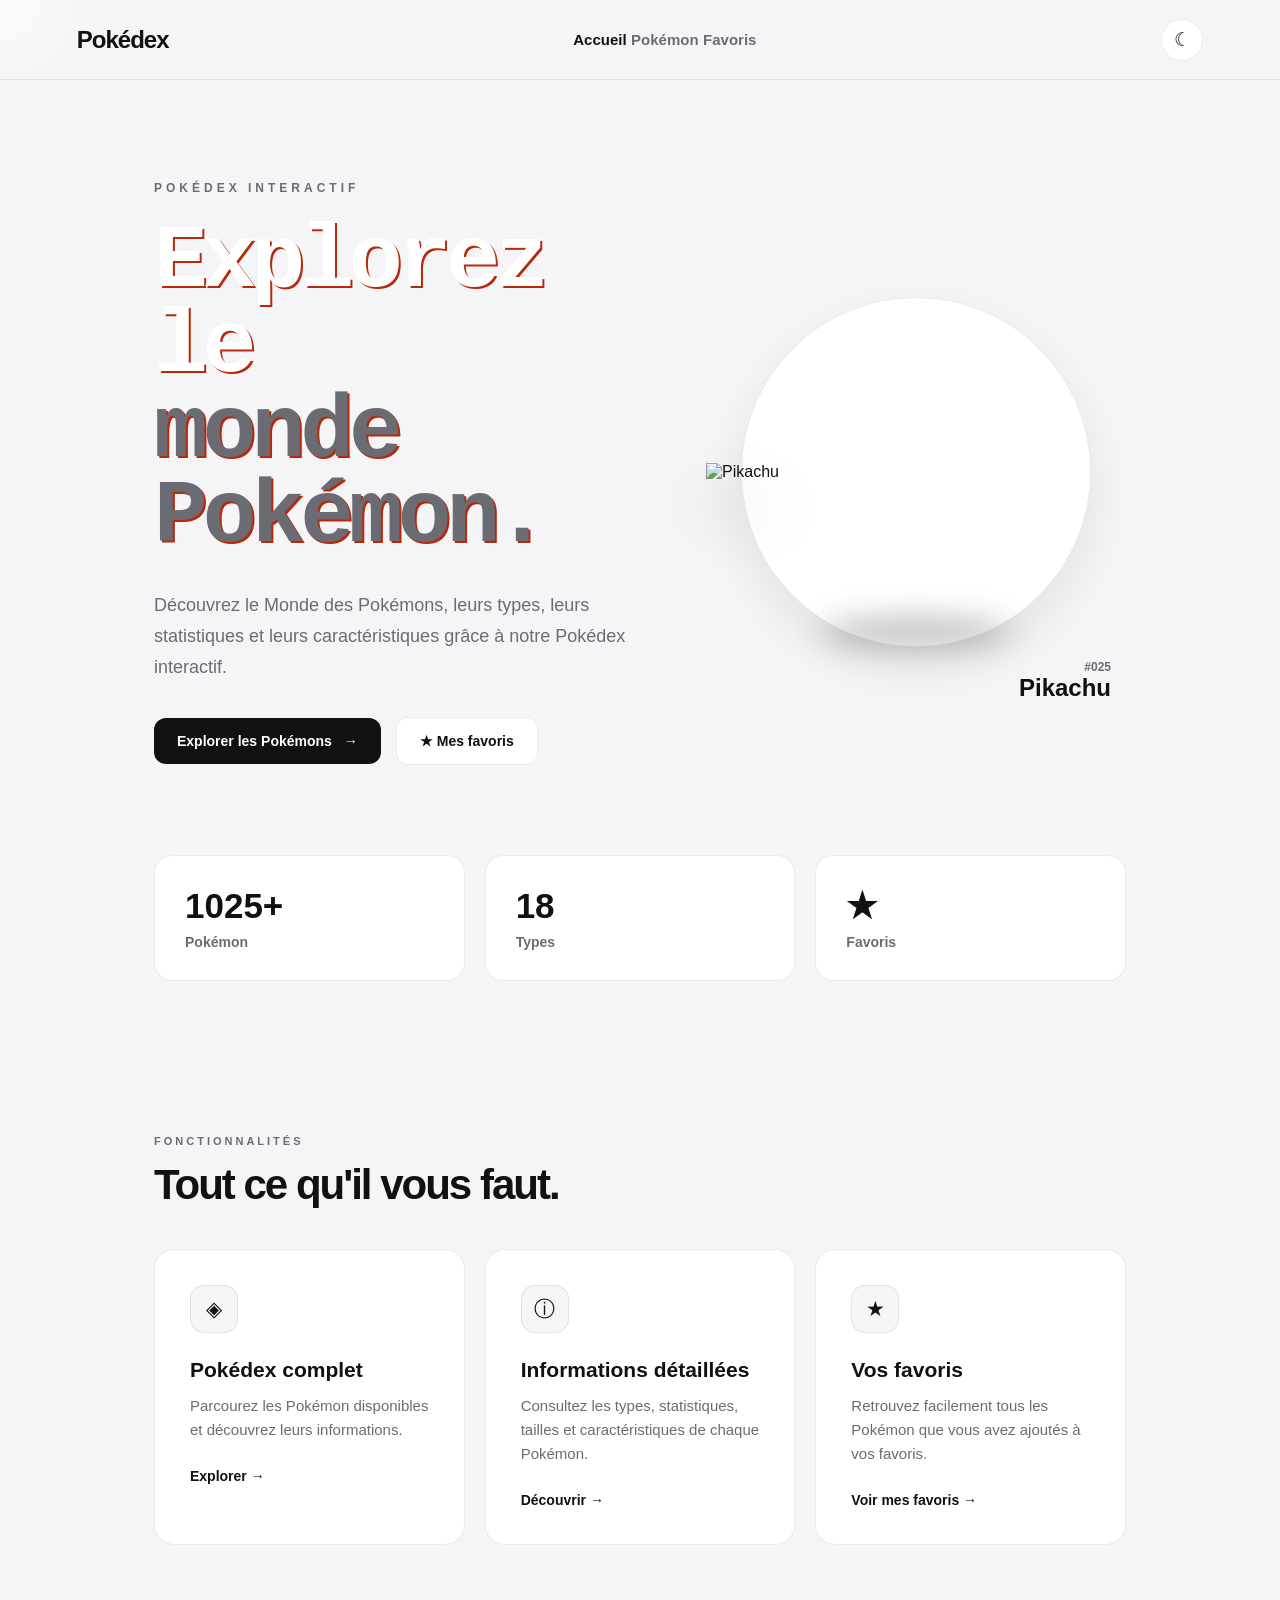
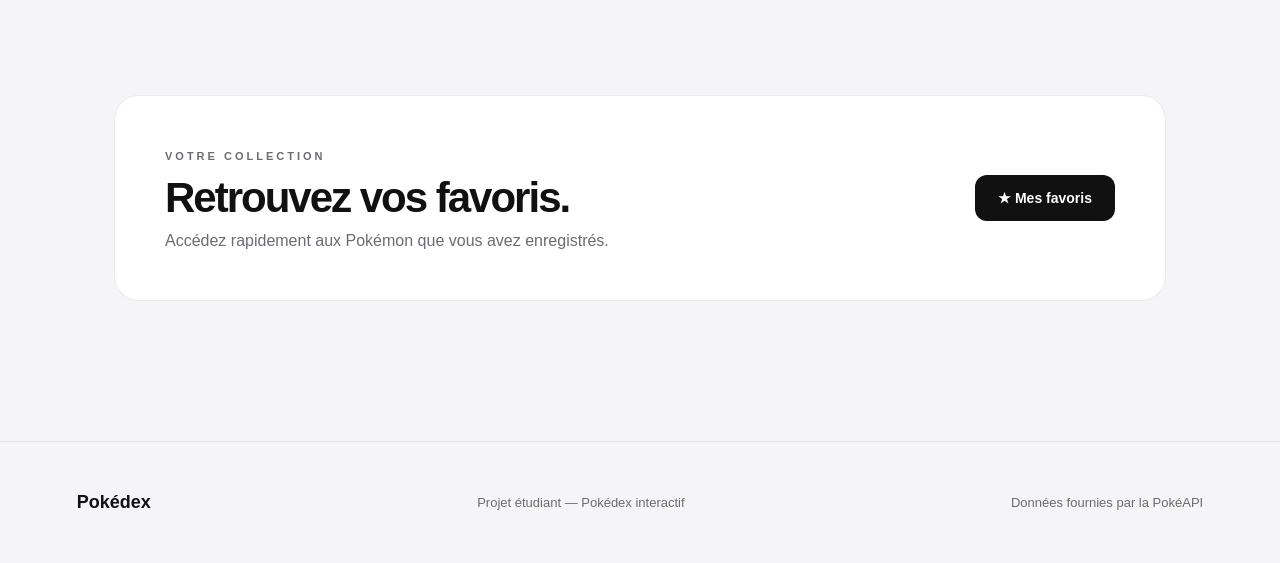
==== commit 6ae06703: "Merge branch 'accueil'" ====
--- a/index.html
+++ b/index.html
@@ -133,11 +133,11 @@
             <div class="stat-card">
 
                 <span class="stat-number">
-                    150+
+                    1025+
                 </span>
 
                 <span class="stat-label">
-                    Pokémons
+                    Pokémon
                 </span>
 
             </div>
--- a/css/style.css
+++ b/css/style.css
@@ -6,7 +6,7 @@
 
     --cream: #fdf6e9;
 
-    --pokedex-red: #b3371b;
+    --pokedex-red: #e3350d;
     --pokedex-red-dark: #b8290a;
 
     --navy: #1d2731;
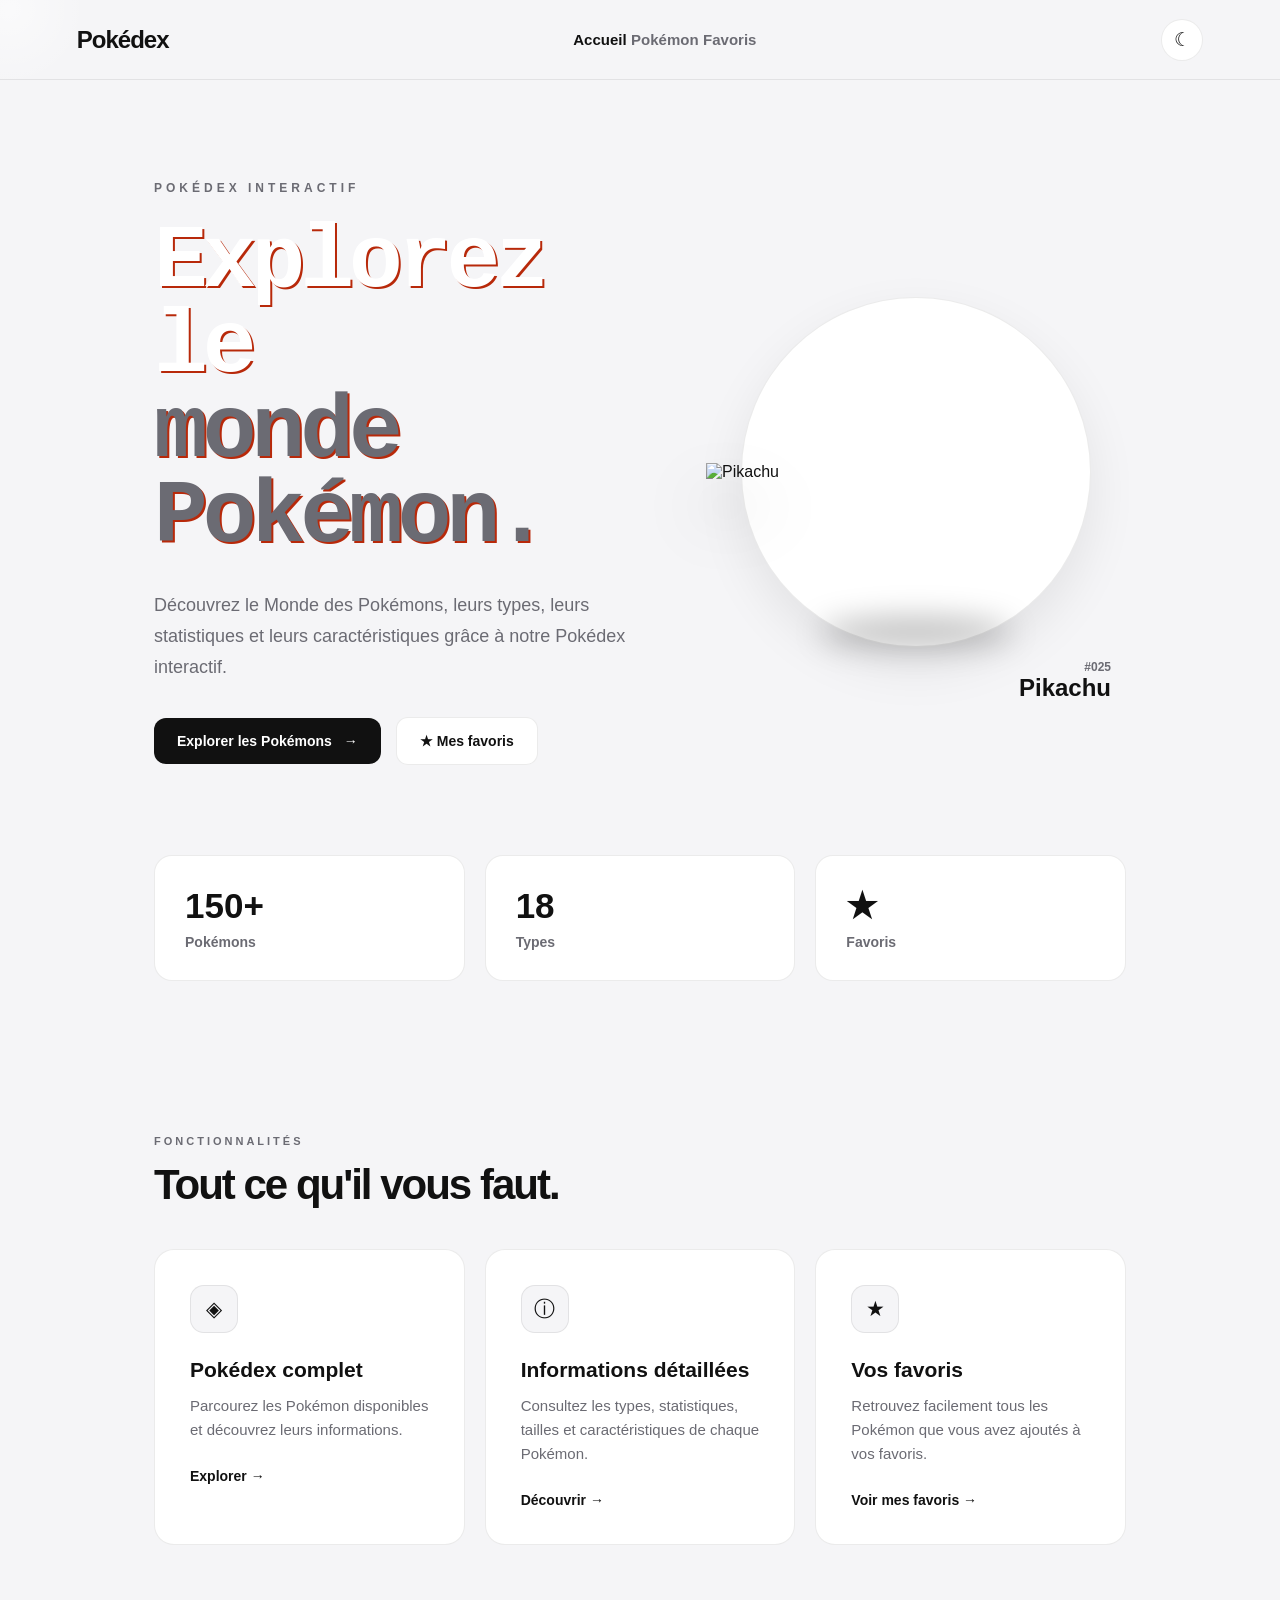
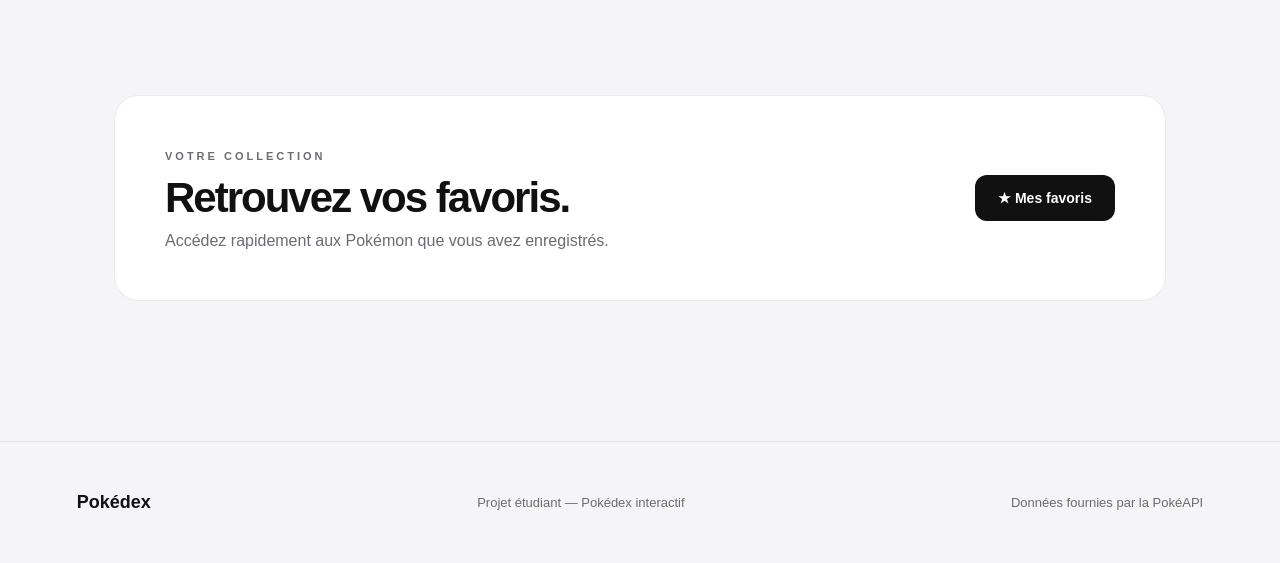
==== commit 680c4936: "Merge branch 'Favoris'" ====
--- a/index.html
+++ b/index.html
@@ -133,11 +133,11 @@
             <div class="stat-card">
 
                 <span class="stat-number">
-                    1025+
+                    150+
                 </span>
 
                 <span class="stat-label">
-                    Pokémon
+                    Pokémons
                 </span>
 
             </div>
--- a/css/style.css
+++ b/css/style.css
@@ -6,7 +6,7 @@
 
     --cream: #fdf6e9;
 
-    --pokedex-red: #e3350d;
+    --pokedex-red: #b3371b;
     --pokedex-red-dark: #b8290a;
 
     --navy: #1d2731;
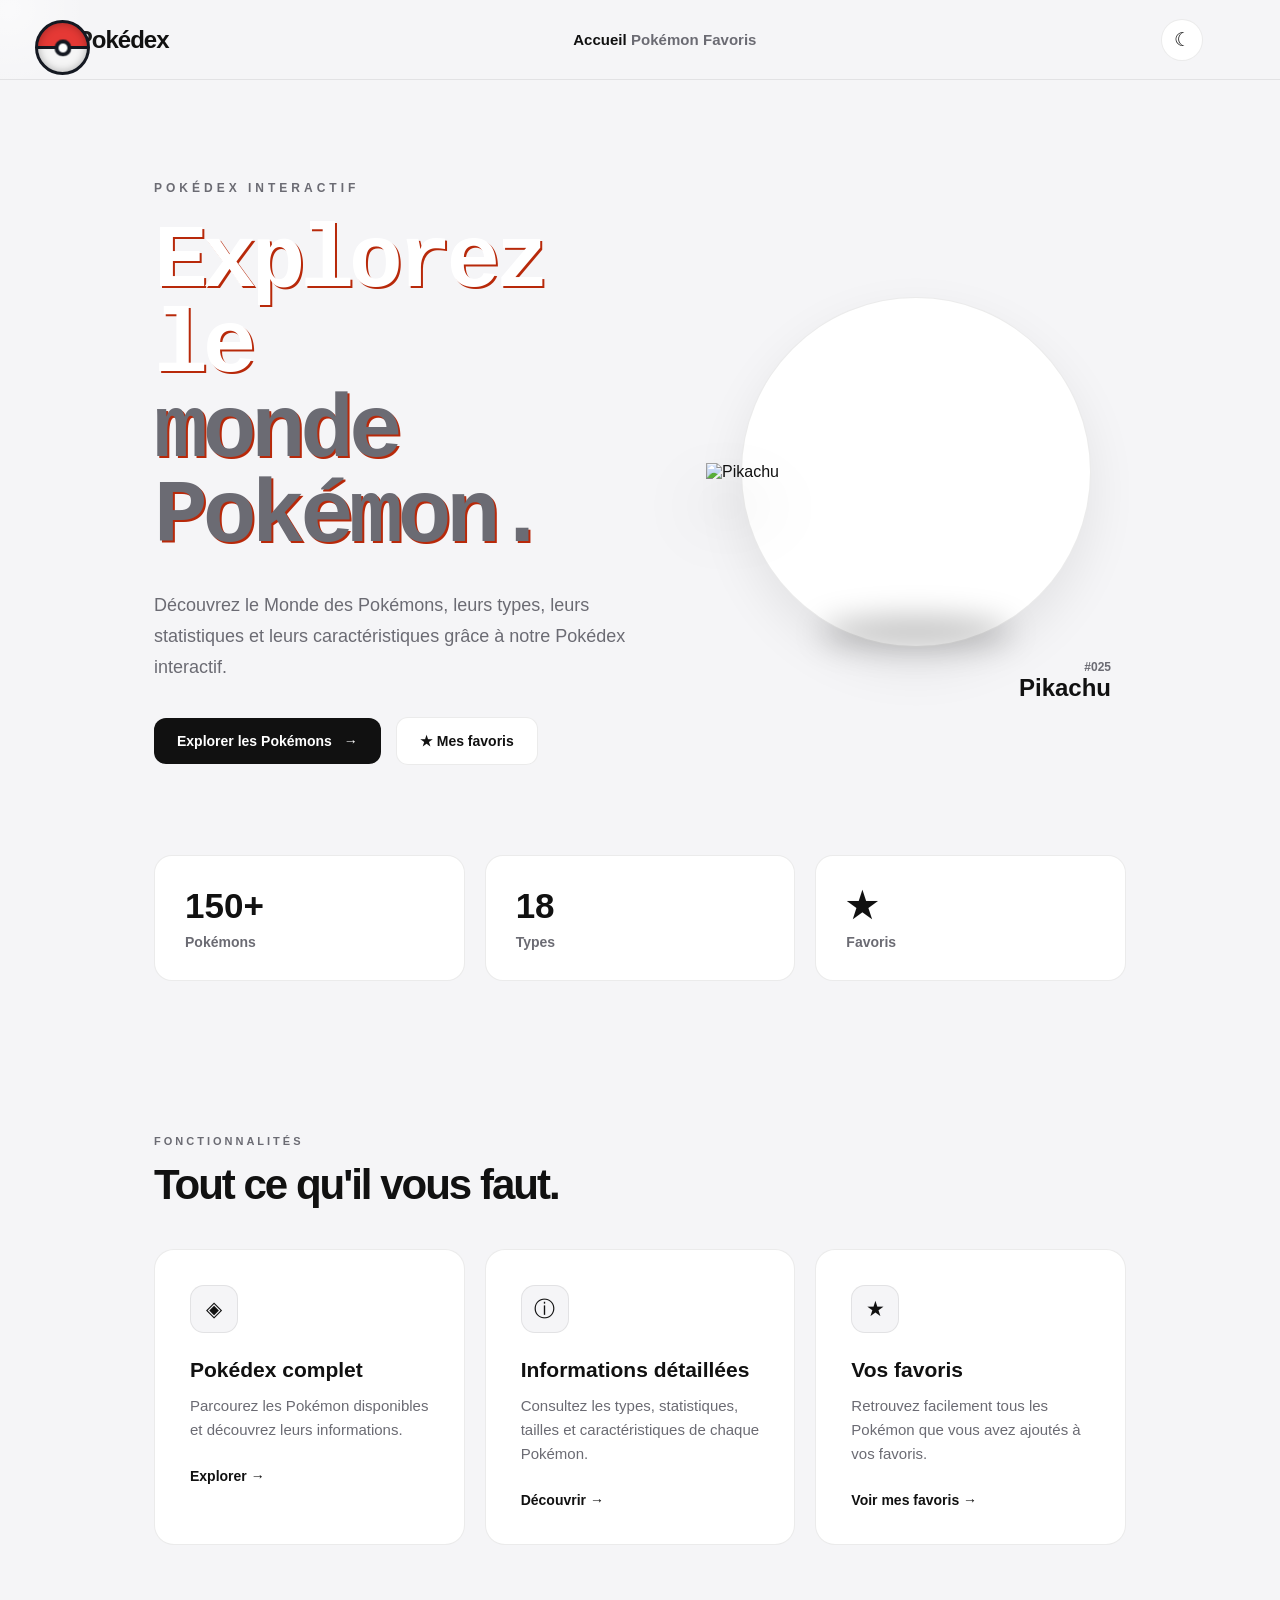
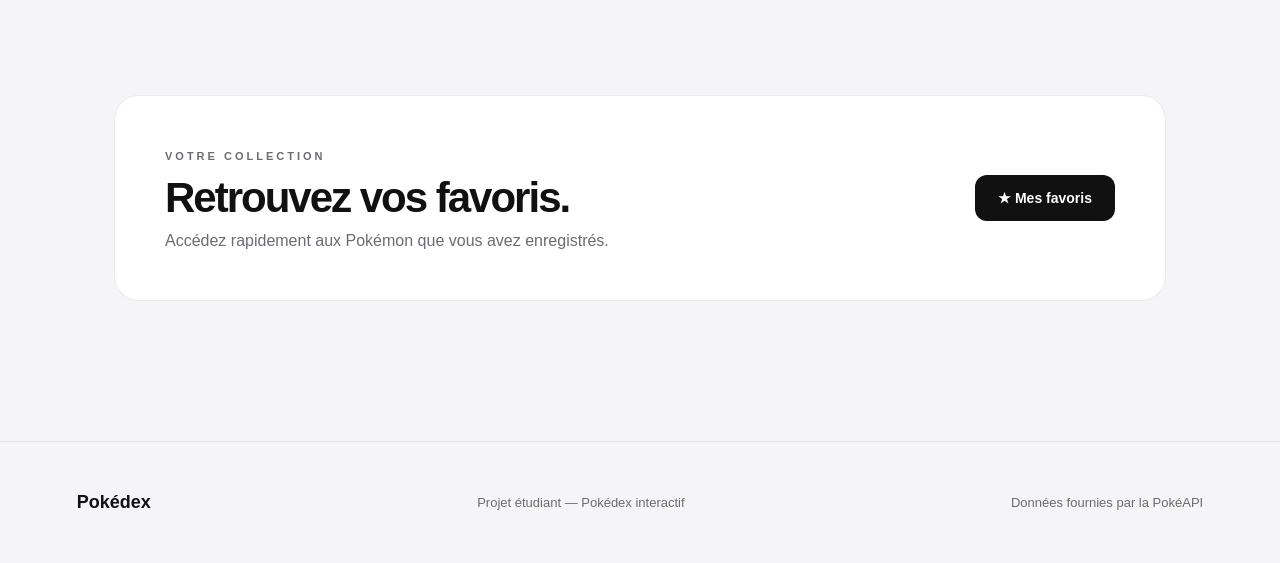
==== commit cad19520: "fix: modification du header / accueil" ====
--- a/index.html
+++ b/index.html
@@ -18,7 +18,10 @@
     ========================== -->
 
     <header class="navbar">
-
+<div class="pokeball-animation">
+    <div class="pokeball-line"></div>
+    <div class="pokeball-button"></div>
+</div>
         <a href="index.html" class="logo">
             Pokédex
         </a>
--- a/css/style.css
+++ b/css/style.css
@@ -1138,4 +1138,75 @@
     .close-btn {
         transition: none;
     }
+}
+/* ========================================
+   POKÉBALL ANIMÉE
+======================================== */
+
+.pokeball-animation {
+    position: absolute;
+    top: 20px;
+    left: 35px;
+
+    width: 55px;
+    height: 55px;
+
+    border-radius: 50%;
+
+    background: linear-gradient(
+        to bottom,
+        #e53935 0%,
+        #e53935 46%,
+        #151922 46%,
+        #151922 54%,
+        #f5f5f5 54%,
+        #f5f5f5 100%
+    );
+
+    border: 3px solid #151922;
+
+    box-shadow:
+        0 0 15px rgba(255, 255, 255, 0.15),
+        inset 0 0 8px rgba(0, 0, 0, 0.3);
+
+    z-index: 10;
+
+    /* Effet 3D */
+    transform-style: preserve-3d;
+    animation: pokeball-3d 2.5s linear infinite;
+}
+
+/* Bouton central */
+.pokeball-button {
+    position: absolute;
+
+    width: 17px;
+    height: 17px;
+
+    top: 50%;
+    left: 50%;
+
+    transform: translate(-50%, -50%);
+
+    background: white;
+
+    border: 4px solid #151922;
+
+    border-radius: 50%;
+}
+
+/* Rotation horizontale 3D */
+@keyframes pokeball-3d {
+
+    0% {
+        transform: perspective(500px) rotateY(0deg);
+    }
+
+    50% {
+        transform: perspective(500px) rotateY(180deg);
+    }
+
+    100% {
+        transform: perspective(500px) rotateY(360deg);
+    }
 }
